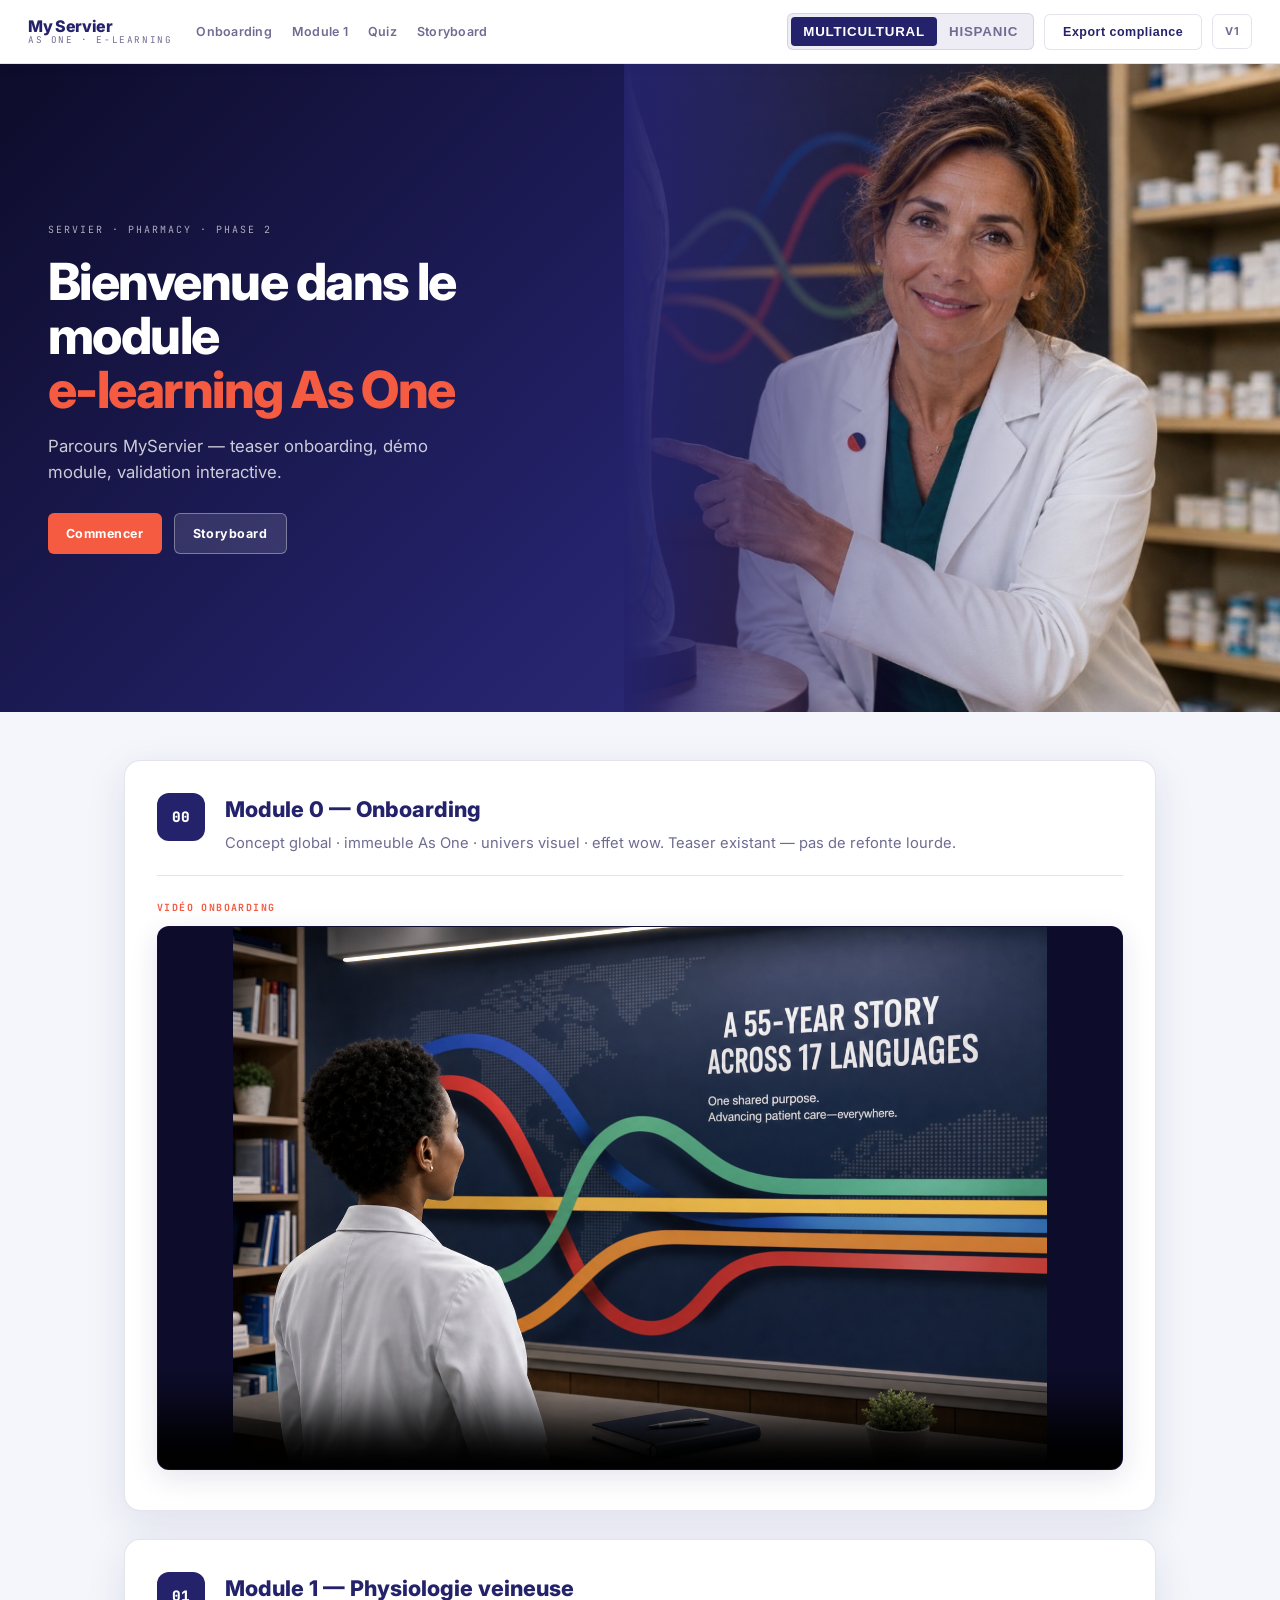
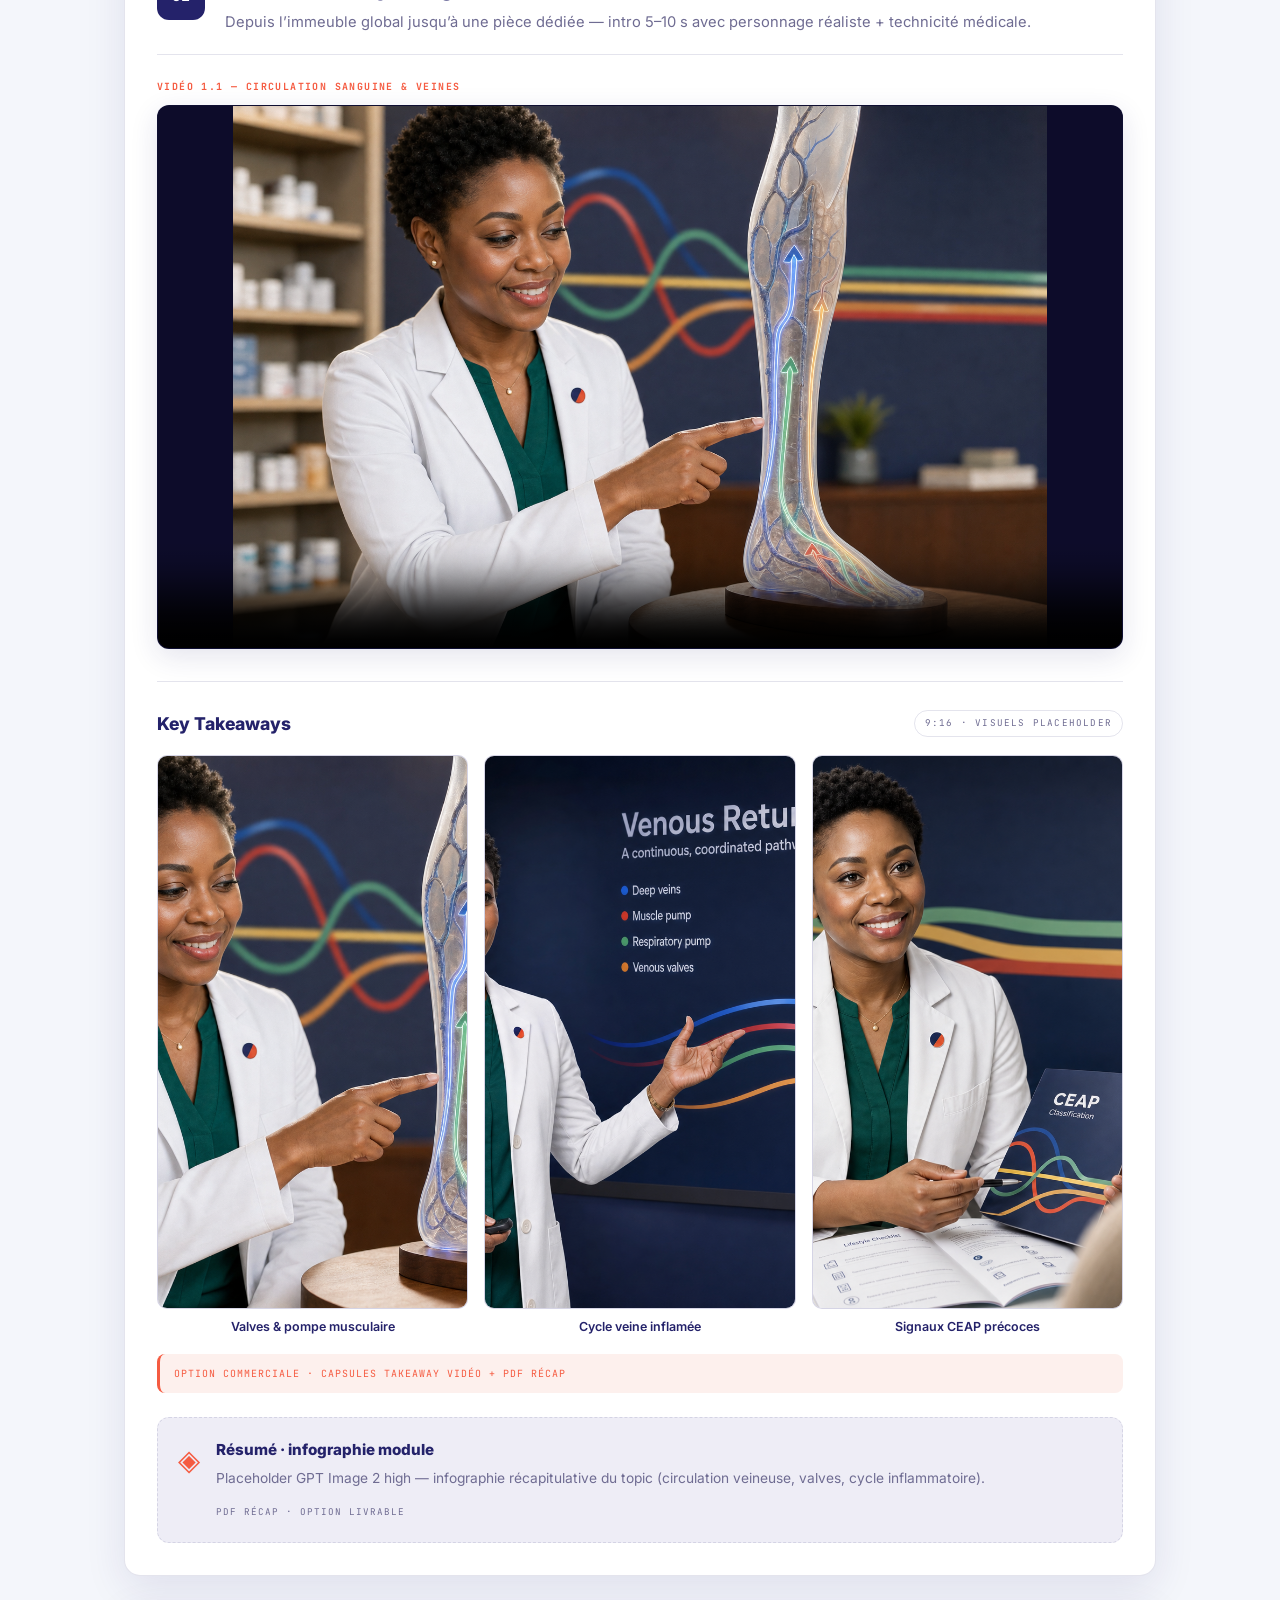
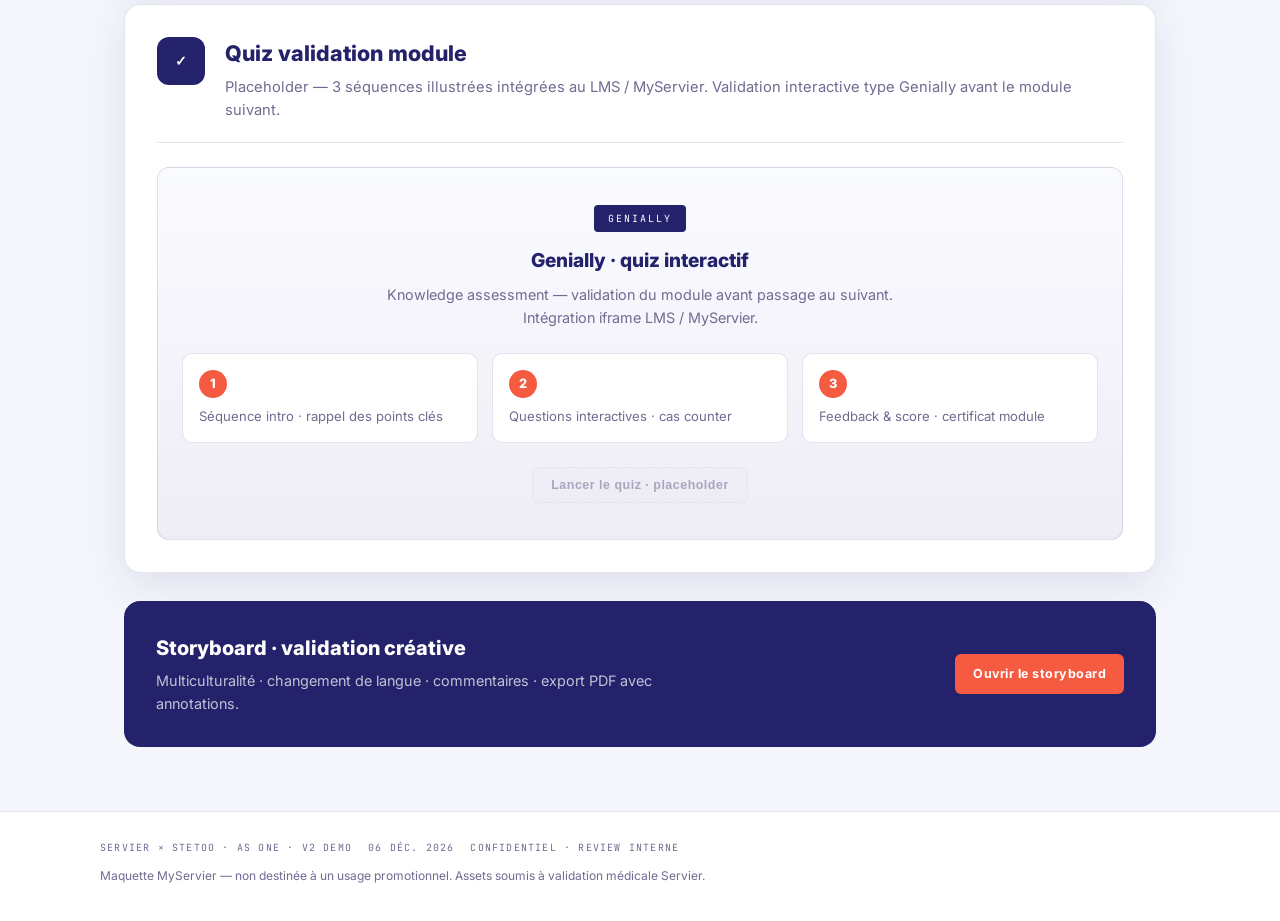
==== v2/index.html @ 4f79b8e5 "feat(v2): maquette MyServier — modules demo, storyboard séparé, export compliance Duplique l’expérie" ====
<!DOCTYPE html>
<html lang="fr">
<head>
<meta charset="UTF-8">
<meta name="viewport" content="width=device-width, initial-scale=1.0">
<meta name="description" content="MyServier · As One E-Learning · Module demo V2">
<meta name="theme-color" content="#24226a">
<title>MyServier · As One E-Learning · V2</title>
<link rel="preconnect" href="https://fonts.googleapis.com">
<link rel="preconnect" href="https://fonts.gstatic.com" crossorigin>
<link href="https://fonts.googleapis.com/css2?family=Inter:wght@400;500;600;700;800&family=JetBrains+Mono:wght@400;500&display=swap" rel="stylesheet">
<link rel="stylesheet" href="styles.css">
</head>
<body>

<header class="ms-header" id="top">
  <a class="ms-brand" href="#hero">
    <span class="ms-brand-servier">My Servier</span>
    <span class="ms-brand-sub">As One · E-learning</span>
  </a>
  <nav class="ms-nav" aria-label="Sections clés">
    <a href="#module-0">Onboarding</a>
    <a href="#module-1">Module 1</a>
    <a href="#quiz">Quiz</a>
    <a href="storyboard.html">Storyboard</a>
  </nav>
  <div class="ms-header-actions">
    <div class="cast-switch" data-current="default" role="tablist" aria-label="Langue / multiculturalité">
      <button data-cast="default" class="cs-btn active">Multicultural</button>
      <button data-cast="es" class="cs-btn">Hispanic</button>
    </div>
    <button type="button" class="ms-btn ms-btn-outline" id="btn-export-compliance">Export compliance</button>
    <a class="ms-btn ms-btn-ghost" href="../index.html" title="Version storyboard V1">V1</a>
  </div>
</header>

<section class="ms-hero" id="hero">
  <div class="ms-hero-inner">
    <div class="ms-hero-copy">
      <span class="ms-eyebrow">Servier · Pharmacy · Phase 2</span>
      <h1 id="hero-title">Bienvenue dans le module<br><em>e-learning As One</em></h1>
      <p id="hero-sub">Parcours MyServier — teaser onboarding, démo module, validation interactive.</p>
      <div class="ms-hero-actions">
        <a class="ms-btn ms-btn-primary" href="#module-0">Commencer</a>
        <a class="ms-btn ms-btn-outline-light" href="storyboard.html">Storyboard</a>
      </div>
    </div>
    <div class="ms-hero-visual">
      <img src="assets/images/hero-vero-mirror.png" alt="Pharmacienne As One — visuel premium" width="960" height="640" decoding="async">
    </div>
  </div>
</section>

<main class="ms-main">

  <!-- Module 0 -->
  <section class="ms-module" id="module-0">
    <header class="ms-module-head">
      <span class="ms-module-num">00</span>
      <div>
        <h2 id="m0-label">Module 0 — Onboarding</h2>
        <p id="m0-desc">Concept global · immeuble As One · univers visuel · effet wow.</p>
      </div>
    </header>
    <div class="ms-video-card">
      <div class="ms-video-label" id="m0-video-title">Vidéo Onboarding</div>
      <div class="ms-video-shell">
        <video class="ms-video" src="assets/videos/onboarding-teaser.mp4" controls playsinline preload="metadata" poster="../assets/gpt-image2-v2/scene-02-en-opening.png"></video>
      </div>
    </div>
  </section>

  <!-- Module 1 -->
  <section class="ms-module" id="module-1">
    <header class="ms-module-head">
      <span class="ms-module-num">01</span>
      <div>
        <h2 id="m1-label">Module 1 — Physiologie veineuse</h2>
        <p id="m1-desc">Depuis l’immeuble global jusqu’à une pièce dédiée — intro réaliste + technicité médicale.</p>
      </div>
    </header>
    <div class="ms-video-card">
      <div class="ms-video-label" id="m1-video-title">Vidéo 1.1 — Circulation sanguine & veines</div>
      <div class="ms-video-shell">
        <video class="ms-video" src="assets/videos/module1-demo.mp4" controls playsinline preload="metadata" poster="../assets/gpt-image2-v2/scene-03-en-opening.png"></video>
      </div>
    </div>

    <div class="ms-takeaways">
      <div class="ms-takeaways-head">
        <h3>Key Takeaways</h3>
        <span class="ms-tag">9:16 · visuels placeholder</span>
      </div>
      <div class="ms-takeaway-grid" id="takeaway-grid"><!-- injected --></div>
      <p class="ms-upsell" id="m1-upsell">Option commerciale · capsules takeaway vidéo + PDF récap</p>
    </div>

    <div class="ms-resume-card">
      <div class="ms-resume-icon">◈</div>
      <div>
        <h4>Résumé · infographie module</h4>
        <p>Placeholder GPT Image 2 high — infographie récapitulative du topic (circulation veineuse, valves, cycle inflammatoire).</p>
        <span class="ms-locked">PDF récap · option livrable</span>
      </div>
    </div>
  </section>

  <!-- Quiz -->
  <section class="ms-module ms-quiz" id="quiz">
    <header class="ms-module-head">
      <span class="ms-module-num">✓</span>
      <div>
        <h2 id="quiz-label">Quiz validation module</h2>
        <p id="quiz-desc">Placeholder — 3 séquences illustrées intégrées au LMS / MyServier.</p>
      </div>
    </header>
    <div class="ms-genially-placeholder">
      <div class="ms-genially-badge">Genially</div>
      <h3 id="quiz-title">Genially · quiz interactif</h3>
      <p>Knowledge assessment — validation du module avant passage au suivant. Intégration iframe LMS / MyServier.</p>
      <div class="ms-genially-steps">
        <div class="ms-genially-step"><span>1</span><p>Séquence intro · rappel des points clés</p></div>
        <div class="ms-genially-step"><span>2</span><p>Questions interactives · cas counter</p></div>
        <div class="ms-genially-step"><span>3</span><p>Feedback & score · certificat module</p></div>
      </div>
      <button type="button" class="ms-btn ms-btn-disabled" disabled>Lancer le quiz · placeholder</button>
    </div>
  </section>

  <!-- Storyboard CTA -->
  <section class="ms-storyboard-cta">
    <div>
      <h2>Storyboard · validation créative</h2>
      <p>Multiculturalité · changement de langue · commentaires · export PDF avec annotations.</p>
    </div>
    <a class="ms-btn ms-btn-primary" href="storyboard.html">Ouvrir le storyboard</a>
  </section>

</main>

<footer class="ms-foot">
  <div class="ms-foot-row">
    <span>Servier × Stetoo · As One · V2 demo</span>
    <span class="ms-foot-date" id="buildDate"></span>
    <span>Confidentiel · review interne</span>
  </div>
  <p class="ms-foot-note">Maquette MyServier — non destinée à un usage promotionnel. Assets soumis à validation médicale Servier.</p>
</footer>

<script src="data.js"></script>
<script src="export.js"></script>
<script src="app.js"></script>
</body>
</html>
---- v2/styles.css ----
/* MyServier · As One V2 — maquette e-learning */

:root {
  --navy: #24226a;
  --navy-deep: #0d0c2a;
  --navy-soft: #eeedf6;
  --orange: #f55b41;
  --white: #ffffff;
  --bg: #f4f6fb;
  --text: #1e1c4a;
  --muted: #6f6c92;
  --line: rgba(36, 34, 106, 0.12);
  --shadow: 0 12px 40px rgba(36, 34, 106, 0.1);
  --mono: 'JetBrains Mono', monospace;
  --sans: 'Inter', system-ui, sans-serif;
  --header-h: 64px;
}

* { box-sizing: border-box; margin: 0; padding: 0; }
html { scroll-behavior: smooth; }
body {
  font-family: var(--sans);
  background: var(--bg);
  color: var(--text);
  line-height: 1.55;
  -webkit-font-smoothing: antialiased;
}
img, video { display: block; max-width: 100%; }
a { color: inherit; text-decoration: none; }
em { color: var(--orange); font-style: normal; font-weight: 800; }

/* ── header ── */
.ms-header {
  position: fixed;
  top: 0; left: 0; right: 0;
  z-index: 100;
  height: var(--header-h);
  display: flex;
  align-items: center;
  gap: 24px;
  padding: 0 28px;
  background: var(--white);
  border-bottom: 1px solid var(--line);
  box-shadow: 0 2px 12px rgba(36, 34, 106, 0.06);
}
.ms-brand { display: flex; flex-direction: column; line-height: 1.1; min-width: 120px; }
.ms-brand-servier { font-weight: 800; font-size: 1rem; color: var(--navy); letter-spacing: -0.02em; }
.ms-brand-sub { font-family: var(--mono); font-size: 0.58rem; letter-spacing: 1.6px; text-transform: uppercase; color: var(--muted); }
.ms-nav { display: flex; gap: 20px; flex: 1; }
.ms-nav a {
  font-size: 0.78rem;
  font-weight: 600;
  color: var(--muted);
  letter-spacing: 0.02em;
  transition: color 0.2s;
}
.ms-nav a:hover { color: var(--orange); }
.ms-header-actions { display: flex; align-items: center; gap: 10px; flex-shrink: 0; }
.cast-switch {
  display: flex;
  background: var(--navy-soft);
  border: 1px solid var(--line);
  border-radius: 6px;
  padding: 3px;
  font-family: var(--mono);
  font-size: 0.58rem;
}
.cs-btn {
  border: 0;
  background: transparent;
  padding: 7px 12px;
  border-radius: 4px;
  cursor: pointer;
  color: var(--muted);
  font-weight: 700;
  letter-spacing: 0.8px;
  text-transform: uppercase;
  transition: all 0.2s;
}
.cs-btn.active { background: var(--navy); color: #fff; }

.ms-btn {
  display: inline-flex;
  align-items: center;
  justify-content: center;
  padding: 10px 18px;
  border-radius: 6px;
  font-size: 0.78rem;
  font-weight: 700;
  letter-spacing: 0.04em;
  border: none;
  cursor: pointer;
  transition: all 0.2s;
  white-space: nowrap;
}
.ms-btn-primary { background: var(--orange); color: #fff; }
.ms-btn-primary:hover { filter: brightness(1.05); transform: translateY(-1px); }
.ms-btn-outline { background: #fff; color: var(--navy); border: 1px solid var(--line); }
.ms-btn-outline:hover { border-color: var(--orange); color: var(--orange); }
.ms-btn-outline-light { background: rgba(255,255,255,0.12); color: #fff; border: 1px solid rgba(255,255,255,0.35); }
.ms-btn-outline-light:hover { background: #fff; color: var(--navy); }
.ms-btn-ghost { background: transparent; color: var(--muted); border: 1px solid var(--line); font-size: 0.68rem; padding: 8px 12px; }
.ms-btn-disabled { opacity: 0.55; cursor: not-allowed; background: var(--navy-soft); color: var(--muted); border: 1px dashed var(--line); }

@media (max-width: 1020px) {
  .ms-nav { display: none; }
  .ms-header { padding: 0 16px; gap: 12px; }
}
@media (max-width: 720px) {
  .ms-header-actions .ms-btn-outline { display: none; }
}

/* ── hero ── */
.ms-hero {
  margin-top: var(--header-h);
  background: linear-gradient(135deg, var(--navy-deep) 0%, var(--navy) 55%, #3a3888 100%);
  color: #fff;
  overflow: hidden;
}
.ms-hero-inner {
  max-width: 1280px;
  margin: 0 auto;
  display: grid;
  grid-template-columns: 1fr 1.05fr;
  min-height: min(72vh, 680px);
  align-items: stretch;
}
.ms-hero-copy {
  display: flex;
  flex-direction: column;
  justify-content: center;
  padding: 56px 40px 56px 48px;
  z-index: 2;
}
.ms-eyebrow {
  font-family: var(--mono);
  font-size: 0.62rem;
  letter-spacing: 2px;
  text-transform: uppercase;
  color: rgba(255,255,255,0.65);
  margin-bottom: 18px;
}
.ms-hero-copy h1 {
  font-size: clamp(2rem, 4vw, 3.2rem);
  font-weight: 800;
  line-height: 1.05;
  letter-spacing: -0.03em;
  margin-bottom: 16px;
}
.ms-hero-copy p {
  font-size: 1.05rem;
  color: rgba(255,255,255,0.78);
  max-width: 420px;
  margin-bottom: 28px;
}
.ms-hero-actions { display: flex; gap: 12px; flex-wrap: wrap; }
.ms-hero-visual {
  position: relative;
  min-height: 320px;
}
.ms-hero-visual img {
  width: 100%;
  height: 100%;
  object-fit: cover;
  object-position: center right;
}
.ms-hero-visual::before {
  content: '';
  position: absolute;
  inset: 0;
  background: linear-gradient(90deg, var(--navy) 0%, rgba(36,34,106,0.35) 35%, transparent 70%);
  z-index: 1;
  pointer-events: none;
}
@media (max-width: 900px) {
  .ms-hero-inner { grid-template-columns: 1fr; }
  .ms-hero-visual { order: -1; max-height: 42vh; }
  .ms-hero-copy { padding: 32px 24px 48px; }
}

/* ── main modules ── */
.ms-main { max-width: 1080px; margin: 0 auto; padding: 48px 24px 64px; }
.ms-module {
  background: var(--white);
  border: 1px solid var(--line);
  border-radius: 16px;
  padding: 32px;
  margin-bottom: 28px;
  box-shadow: var(--shadow);
}
.ms-module-head {
  display: flex;
  gap: 20px;
  align-items: flex-start;
  margin-bottom: 24px;
  padding-bottom: 20px;
  border-bottom: 1px solid var(--line);
}
.ms-module-num {
  flex-shrink: 0;
  width: 48px;
  height: 48px;
  border-radius: 12px;
  background: var(--navy);
  color: #fff;
  display: flex;
  align-items: center;
  justify-content: center;
  font-family: var(--mono);
  font-weight: 800;
  font-size: 0.9rem;
}
.ms-module-head h2 { font-size: 1.35rem; font-weight: 800; color: var(--navy); margin-bottom: 6px; }
.ms-module-head p { color: var(--muted); font-size: 0.92rem; }

.ms-video-card { margin-bottom: 8px; }
.ms-video-label {
  font-family: var(--mono);
  font-size: 0.62rem;
  letter-spacing: 1.4px;
  text-transform: uppercase;
  color: var(--orange);
  margin-bottom: 10px;
  font-weight: 700;
}
.ms-video-shell {
  border-radius: 12px;
  overflow: hidden;
  border: 1px solid var(--line);
  background: #0d0c2a;
  box-shadow: 0 8px 28px rgba(36,34,106,0.12);
}
.ms-video { width: 100%; aspect-ratio: 16/9; }

/* takeaways 9:16 */
.ms-takeaways { margin-top: 32px; padding-top: 28px; border-top: 1px solid var(--line); }
.ms-takeaways-head { display: flex; align-items: center; justify-content: space-between; gap: 12px; margin-bottom: 18px; flex-wrap: wrap; }
.ms-takeaways-head h3 { font-size: 1.1rem; font-weight: 800; color: var(--navy); }
.ms-tag {
  font-family: var(--mono);
  font-size: 0.58rem;
  letter-spacing: 1.2px;
  text-transform: uppercase;
  color: var(--muted);
  border: 1px solid var(--line);
  padding: 5px 10px;
  border-radius: 999px;
}
.ms-takeaway-grid {
  display: grid;
  grid-template-columns: repeat(3, 1fr);
  gap: 16px;
}
.ms-takeaway-card { margin: 0; }
.ms-takeaway-frame {
  aspect-ratio: 9/16;
  border-radius: 10px;
  overflow: hidden;
  border: 1px solid var(--line);
  background: var(--navy-soft);
}
.ms-takeaway-frame img { width: 100%; height: 100%; object-fit: cover; }
.ms-takeaway-card figcaption {
  margin-top: 8px;
  font-size: 0.78rem;
  font-weight: 600;
  color: var(--navy);
  text-align: center;
}
.ms-upsell {
  margin-top: 18px;
  font-family: var(--mono);
  font-size: 0.62rem;
  letter-spacing: 1px;
  text-transform: uppercase;
  color: var(--orange);
  padding: 12px 14px;
  background: #fdf0ed;
  border-radius: 8px;
  border-left: 3px solid var(--orange);
}

.ms-resume-card {
  margin-top: 24px;
  display: grid;
  grid-template-columns: auto 1fr;
  gap: 16px;
  padding: 20px;
  background: var(--navy-soft);
  border-radius: 12px;
  border: 1px dashed var(--line);
}
.ms-resume-icon { font-size: 1.8rem; color: var(--orange); }
.ms-resume-card h4 { font-size: 0.95rem; font-weight: 800; color: var(--navy); margin-bottom: 6px; }
.ms-resume-card p { font-size: 0.86rem; color: var(--muted); margin-bottom: 8px; }
.ms-locked {
  font-family: var(--mono);
  font-size: 0.58rem;
  letter-spacing: 1px;
  text-transform: uppercase;
  color: var(--muted);
}

@media (max-width: 720px) {
  .ms-takeaway-grid { grid-template-columns: 1fr; max-width: 280px; margin: 0 auto; }
  .ms-module { padding: 22px 18px; }
}

/* quiz genially */
.ms-genially-placeholder {
  text-align: center;
  padding: 36px 24px;
  background: linear-gradient(180deg, #fafbff, var(--navy-soft));
  border-radius: 12px;
  border: 1px solid var(--line);
}
.ms-genially-badge {
  display: inline-block;
  font-family: var(--mono);
  font-size: 0.62rem;
  letter-spacing: 2px;
  text-transform: uppercase;
  background: var(--navy);
  color: #fff;
  padding: 6px 14px;
  border-radius: 4px;
  margin-bottom: 14px;
}
.ms-genially-placeholder h3 { font-size: 1.2rem; font-weight: 800; color: var(--navy); margin-bottom: 8px; }
.ms-genially-placeholder > p { color: var(--muted); max-width: 560px; margin: 0 auto 24px; font-size: 0.9rem; }
.ms-genially-steps {
  display: grid;
  grid-template-columns: repeat(3, 1fr);
  gap: 14px;
  margin-bottom: 24px;
  text-align: left;
}
.ms-genially-step {
  background: #fff;
  border: 1px solid var(--line);
  border-radius: 10px;
  padding: 16px;
}
.ms-genially-step span {
  display: inline-flex;
  width: 28px; height: 28px;
  align-items: center; justify-content: center;
  background: var(--orange);
  color: #fff;
  border-radius: 50%;
  font-weight: 800;
  font-size: 0.8rem;
  margin-bottom: 8px;
}
.ms-genially-step p { font-size: 0.82rem; color: var(--muted); }
@media (max-width: 720px) { .ms-genially-steps { grid-template-columns: 1fr; } }

/* storyboard cta */
.ms-storyboard-cta {
  display: flex;
  align-items: center;
  justify-content: space-between;
  gap: 24px;
  flex-wrap: wrap;
  padding: 32px;
  background: var(--navy);
  color: #fff;
  border-radius: 16px;
}
.ms-storyboard-cta h2 { font-size: 1.25rem; font-weight: 800; margin-bottom: 6px; }
.ms-storyboard-cta p { color: rgba(255,255,255,0.72); font-size: 0.9rem; max-width: 520px; }

/* footer */
.ms-foot {
  padding: 28px 24px 36px;
  background: #fff;
  border-top: 1px solid var(--line);
}
.ms-foot-row {
  max-width: 1080px;
  margin: 0 auto 12px;
  display: flex;
  flex-wrap: wrap;
  gap: 16px;
  font-family: var(--mono);
  font-size: 0.62rem;
  letter-spacing: 1.2px;
  text-transform: uppercase;
  color: var(--muted);
}
.ms-foot-note {
  max-width: 1080px;
  margin: 0 auto;
  font-size: 0.75rem;
  color: var(--muted);
  line-height: 1.5;
}
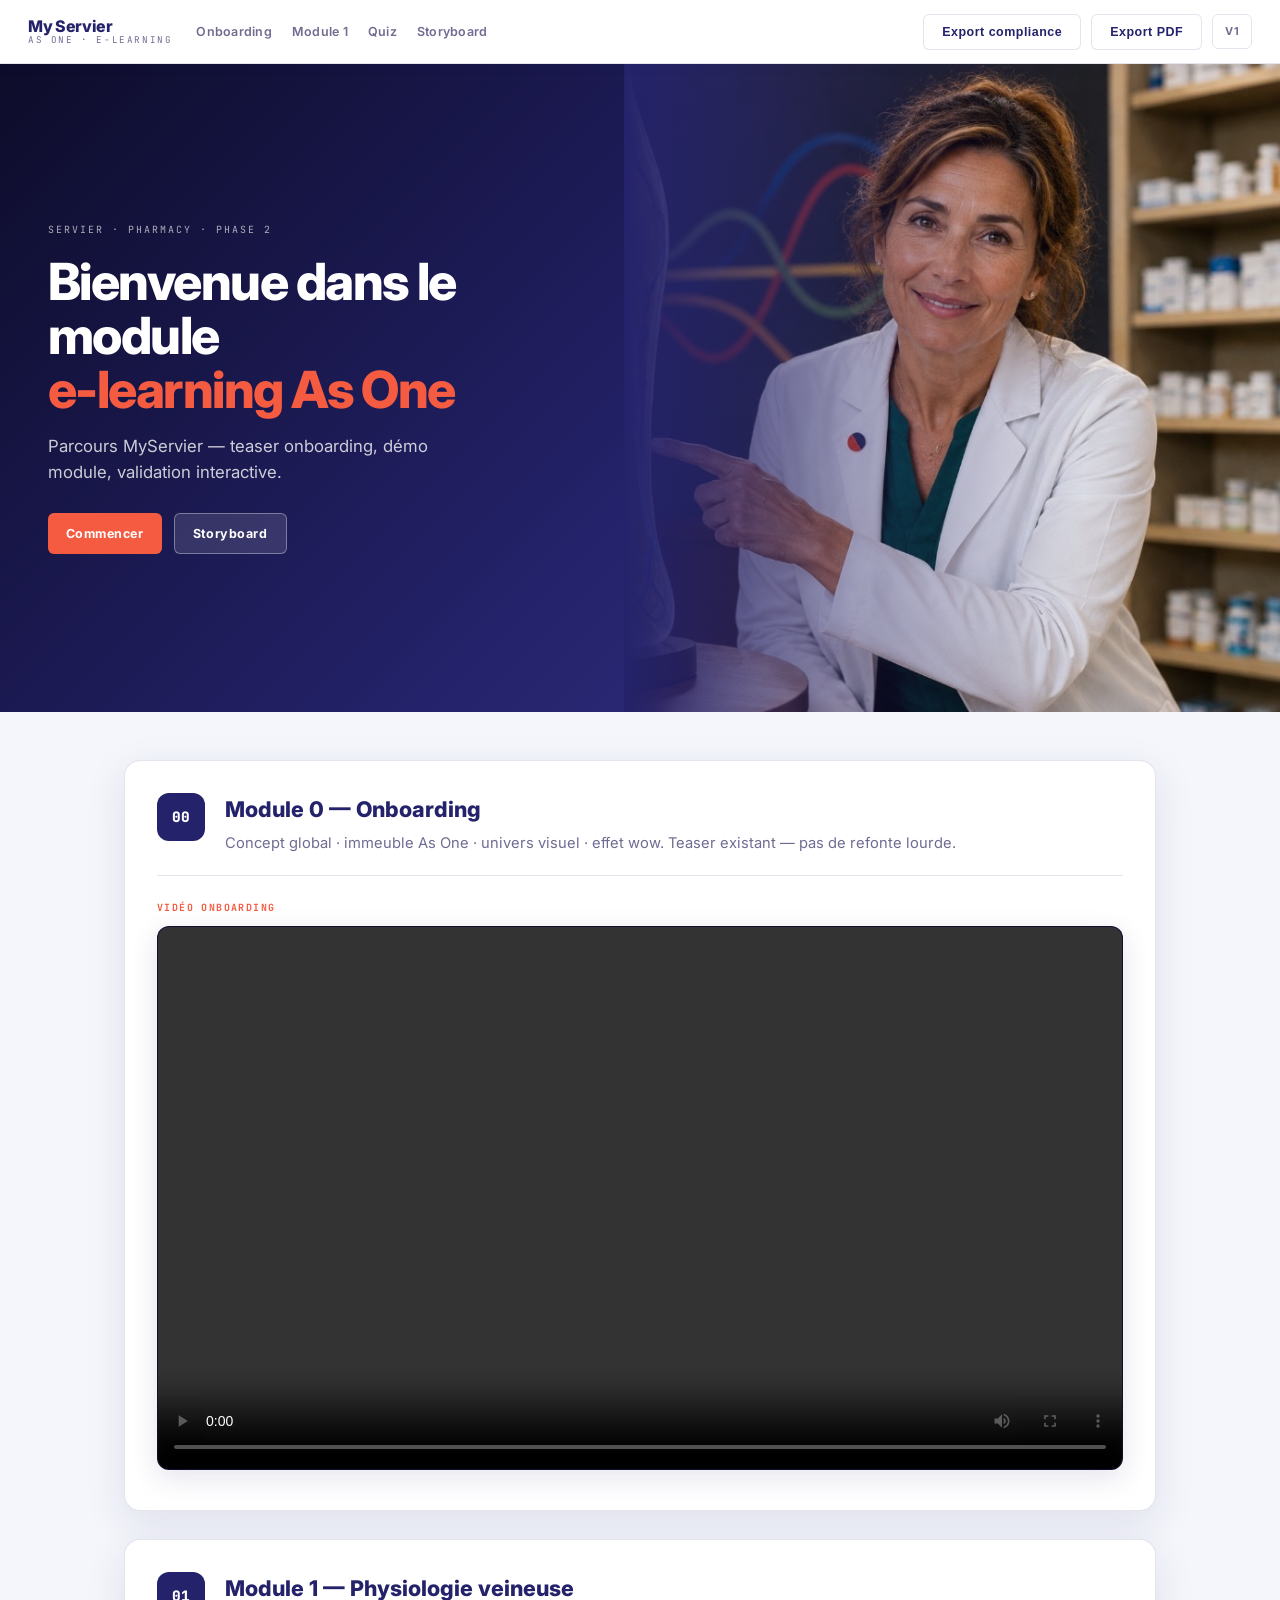
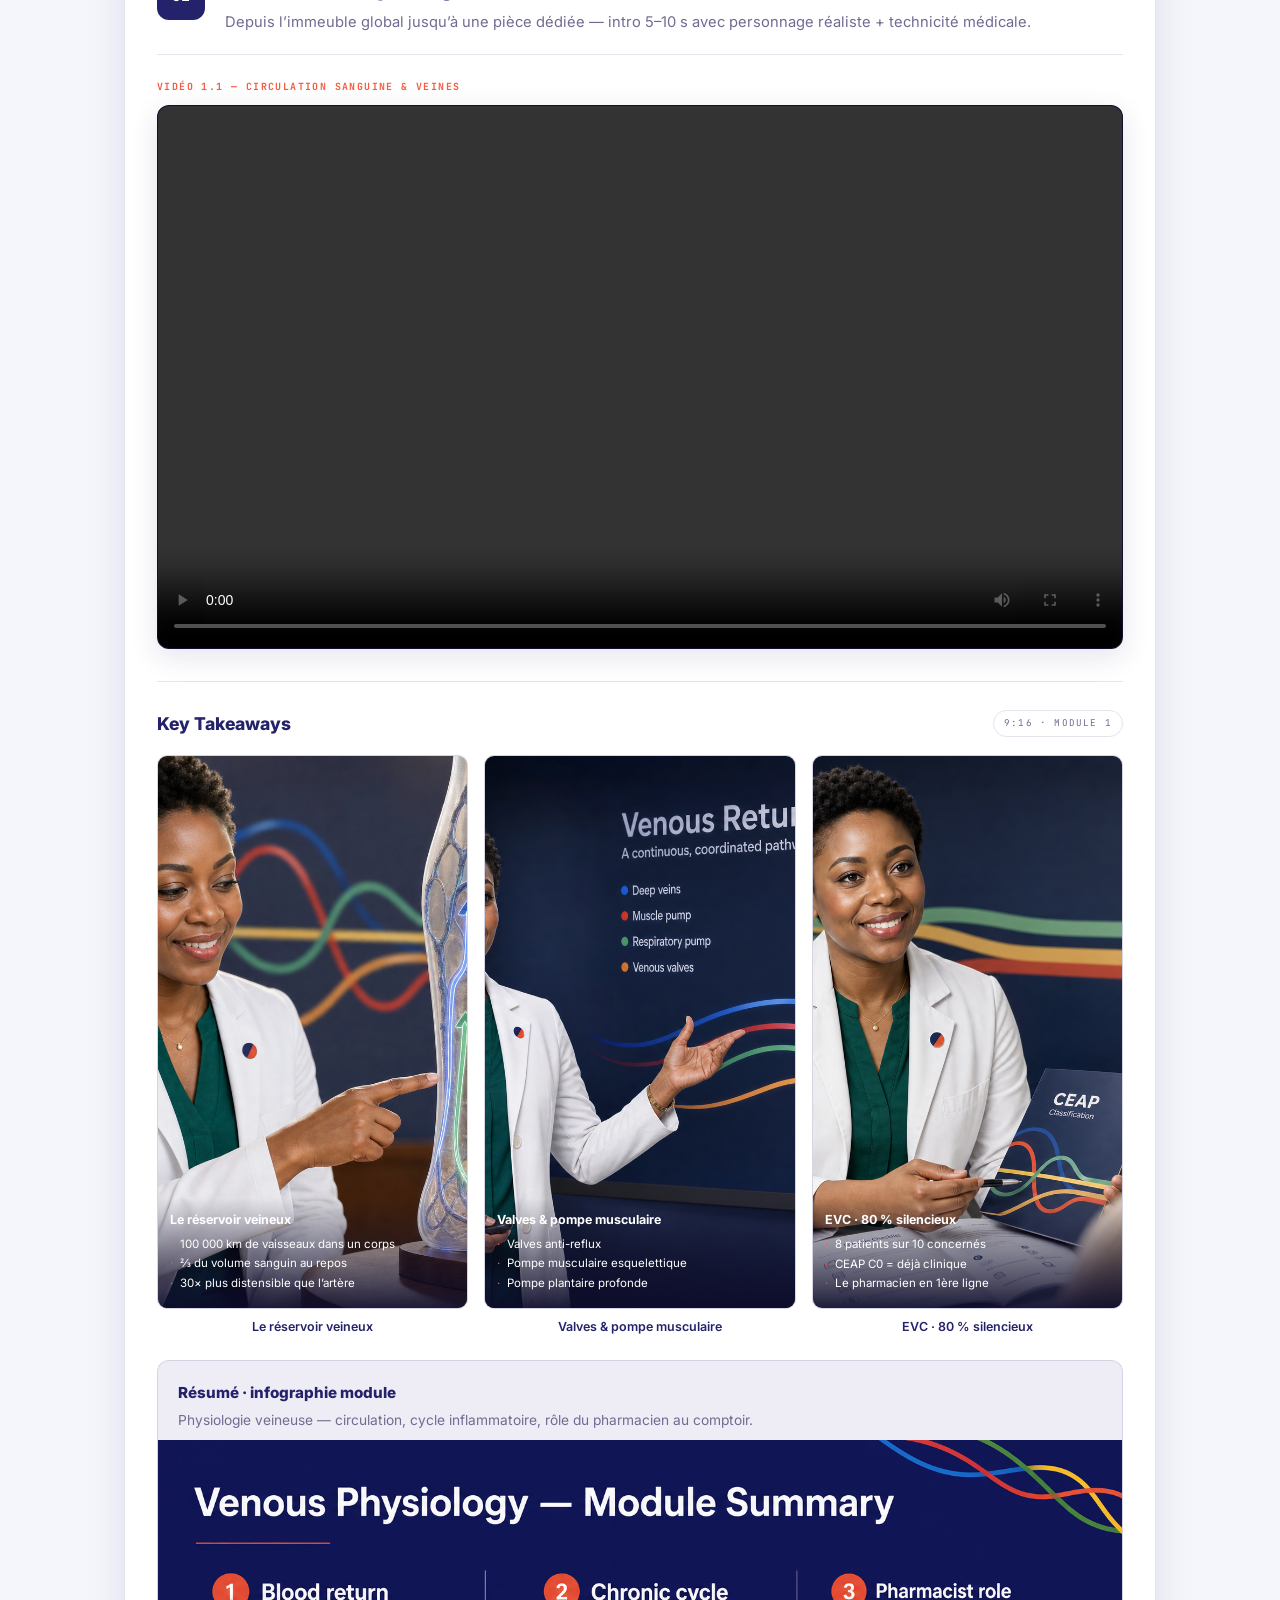
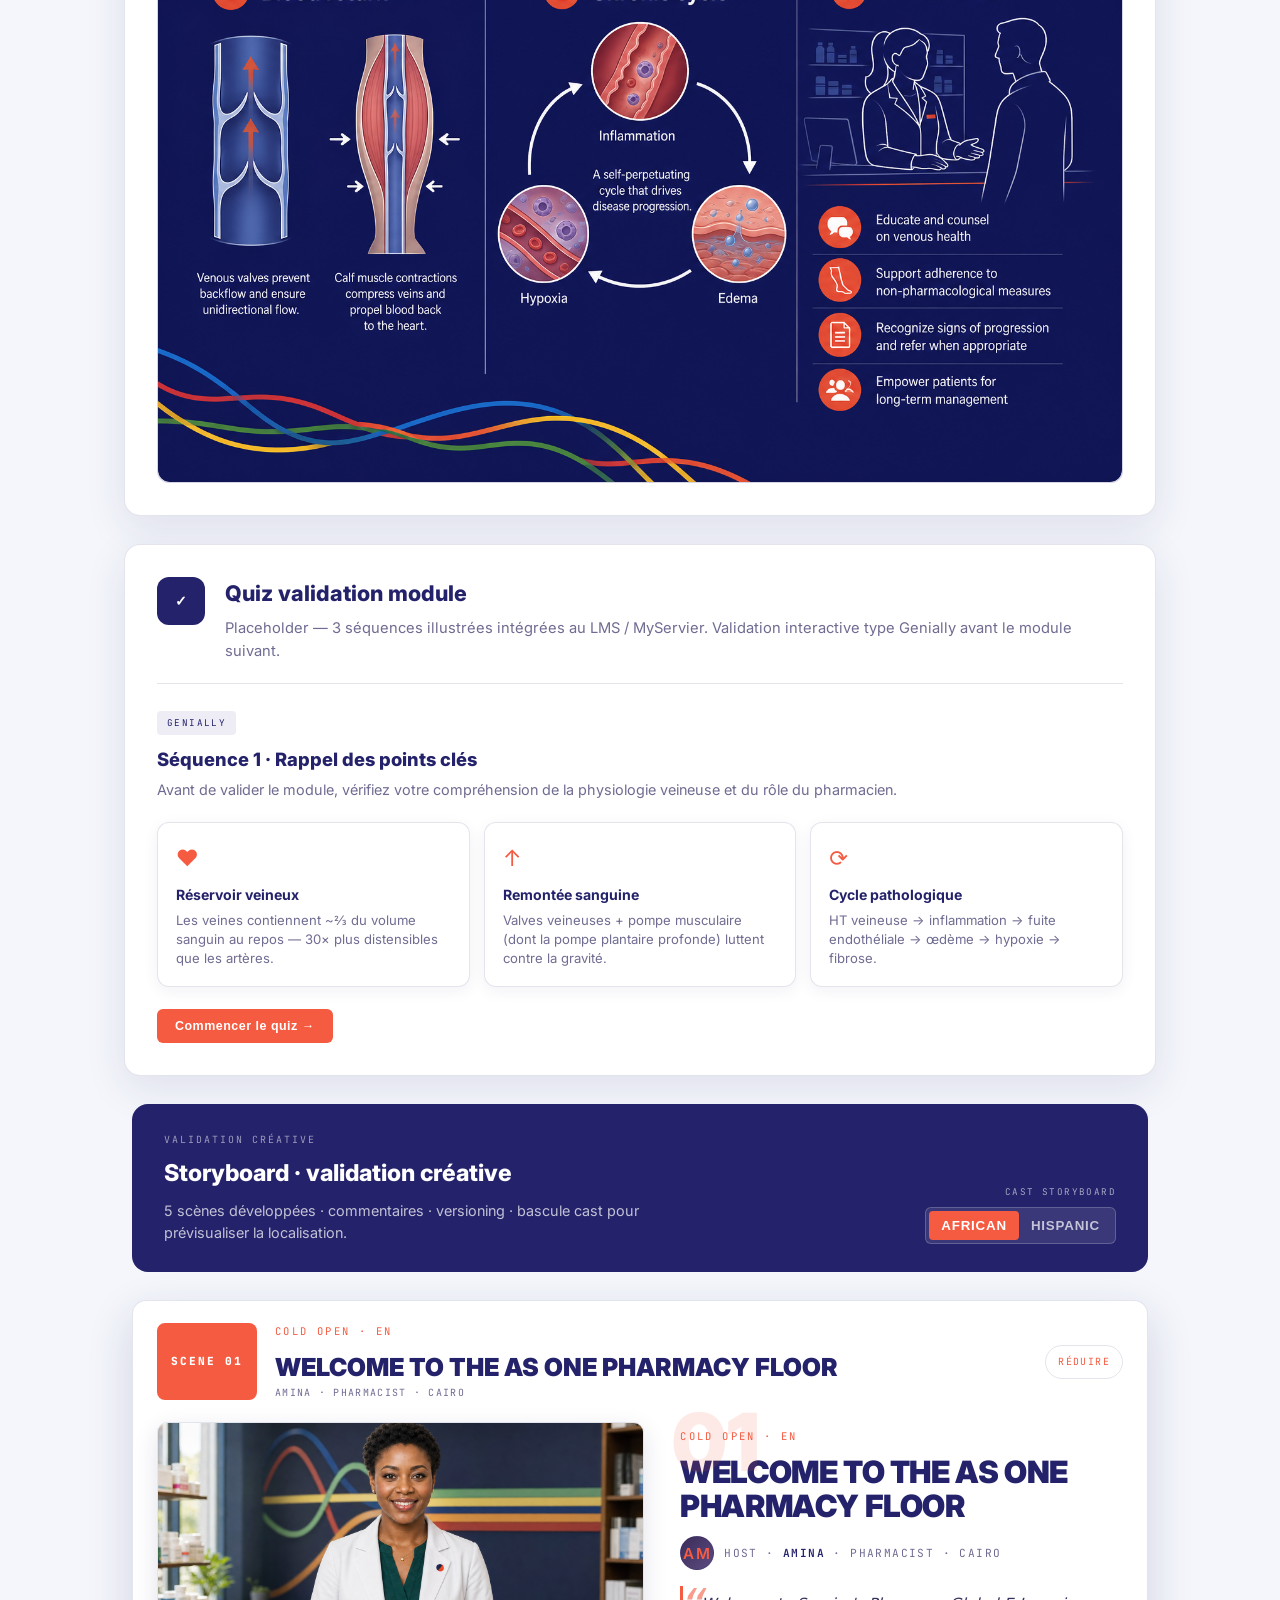
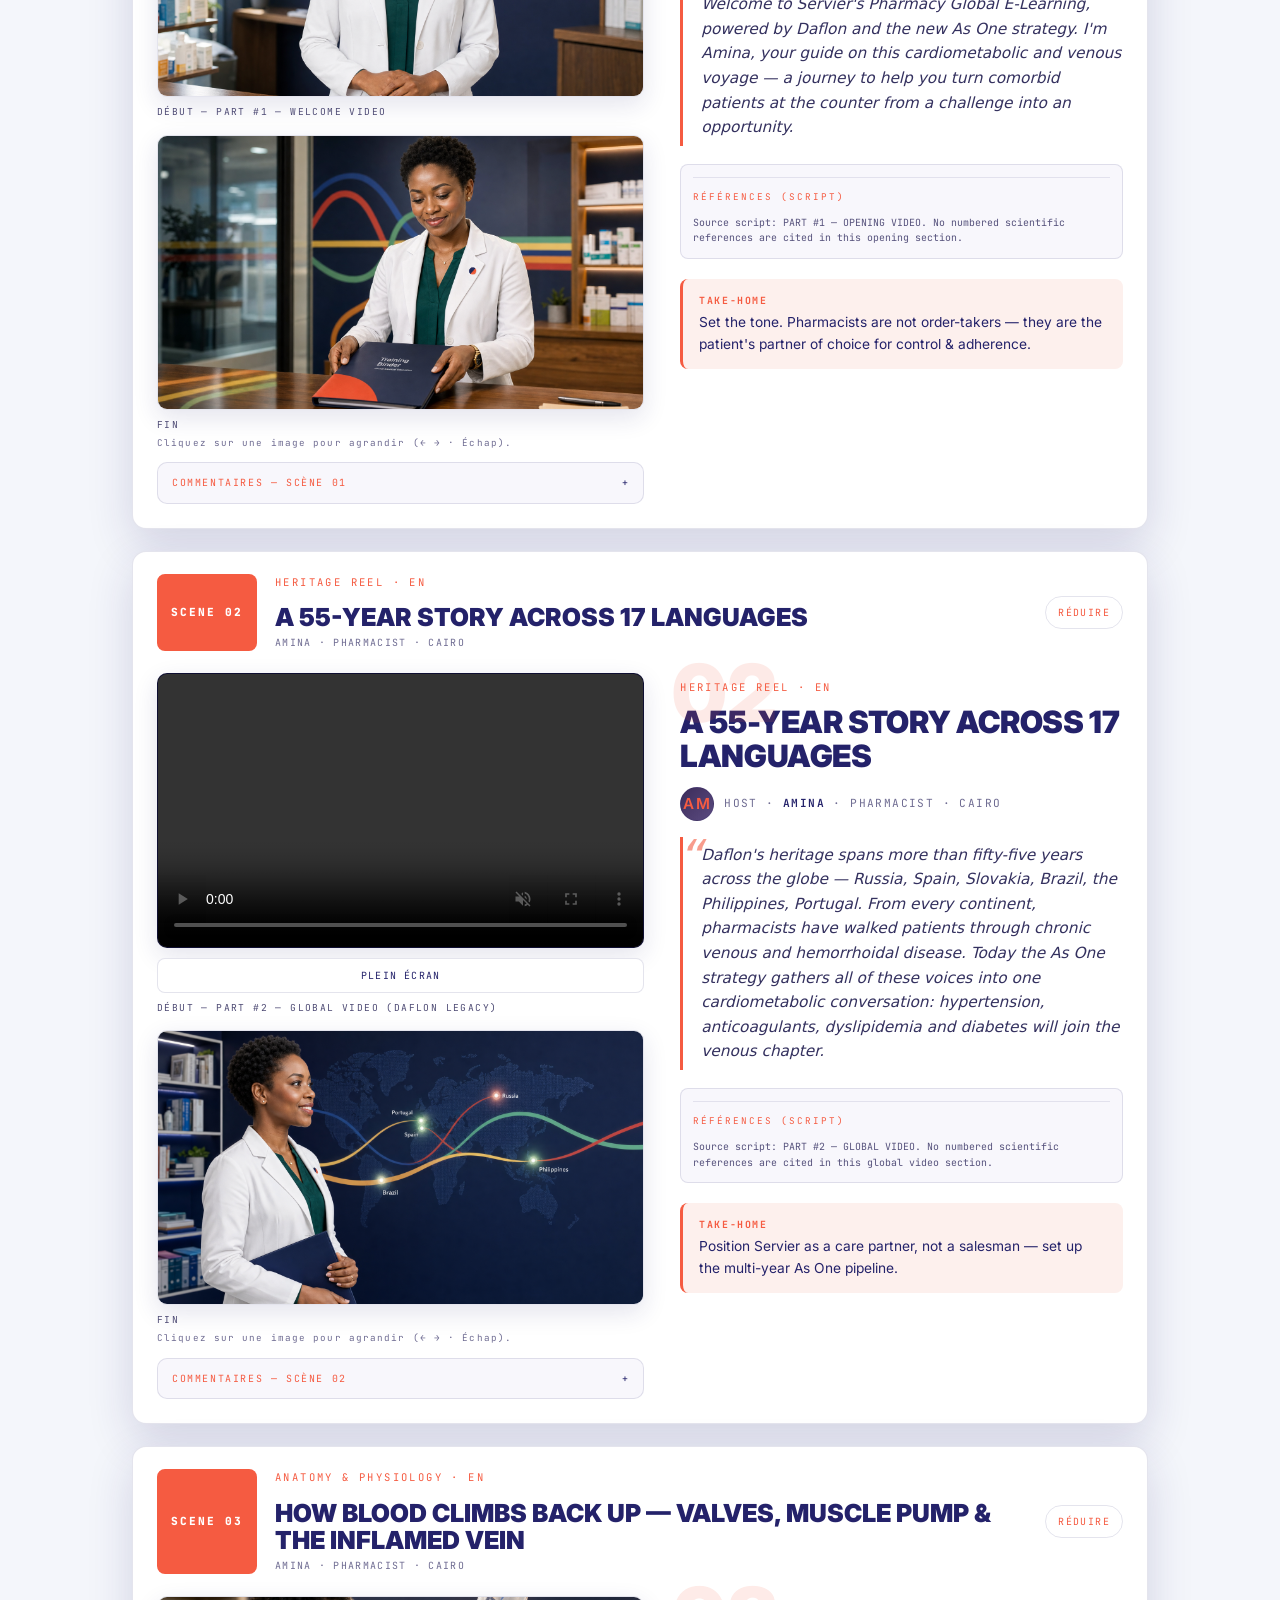
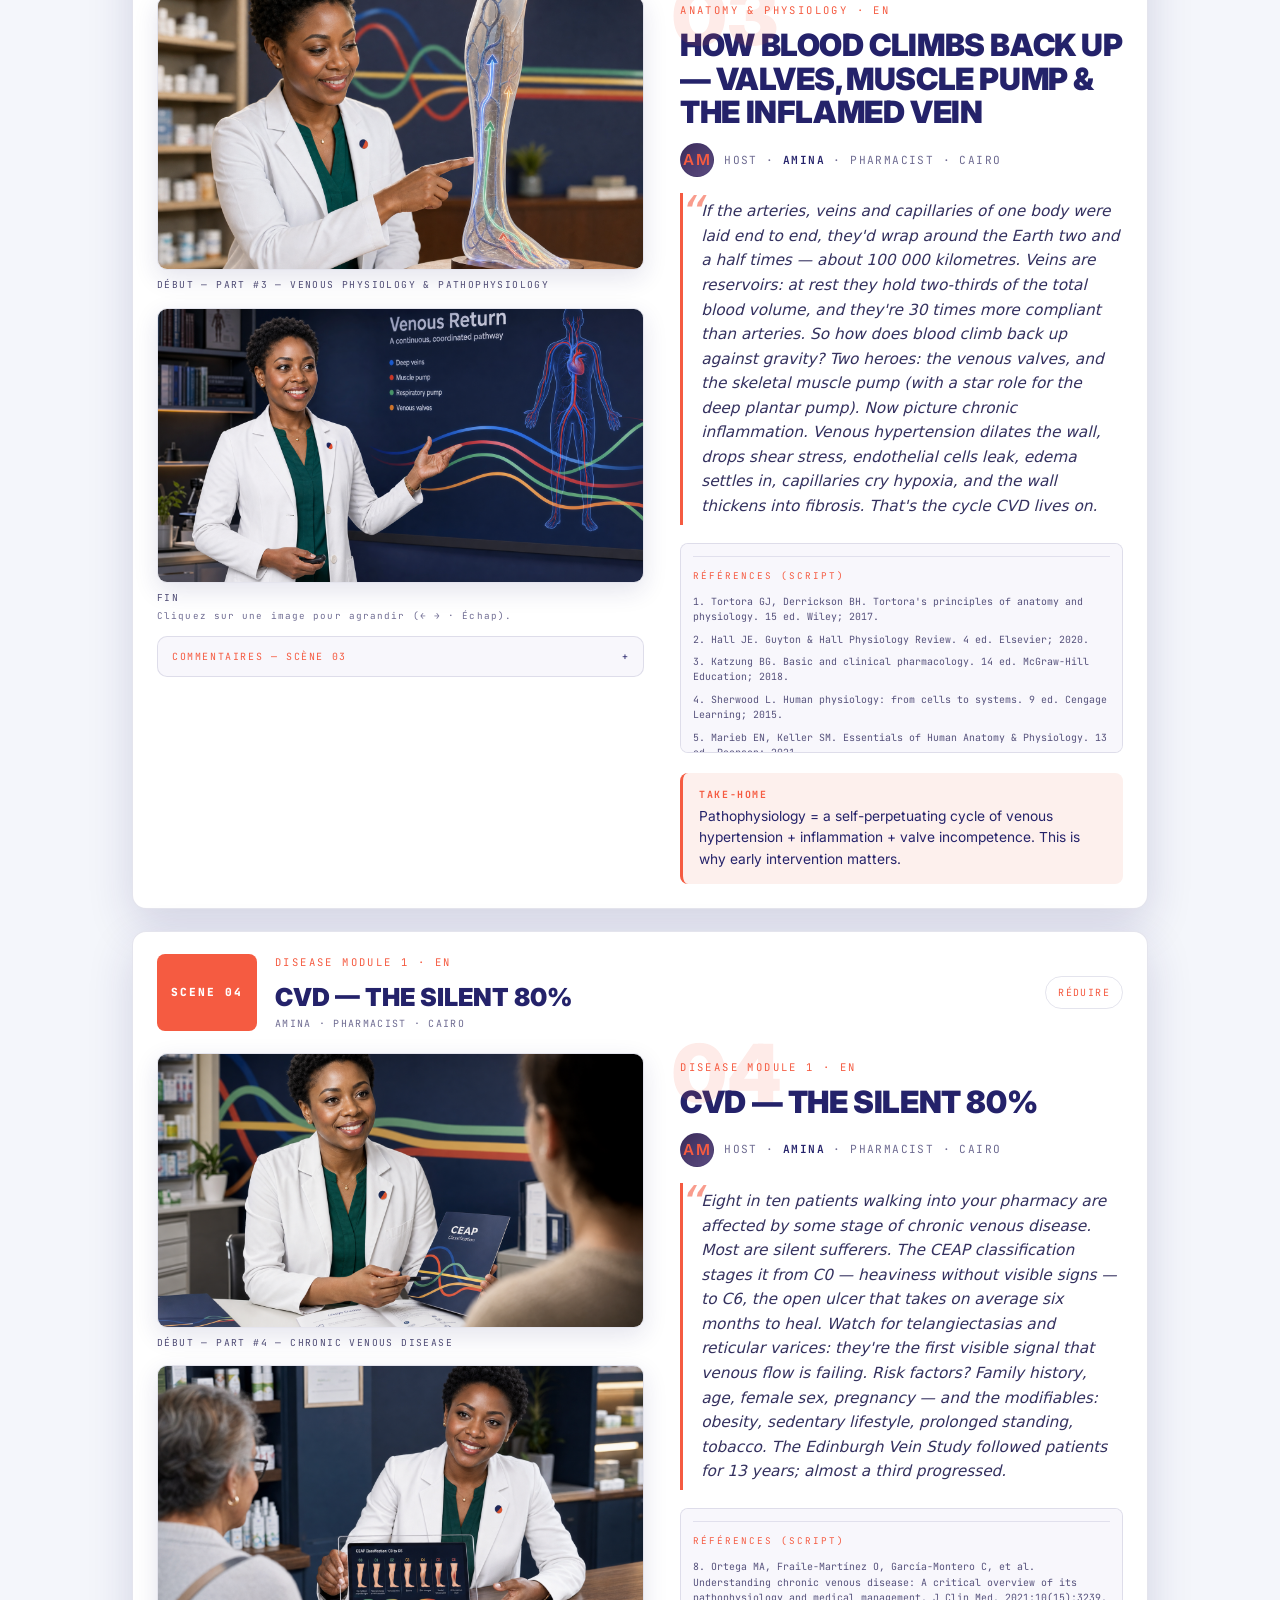
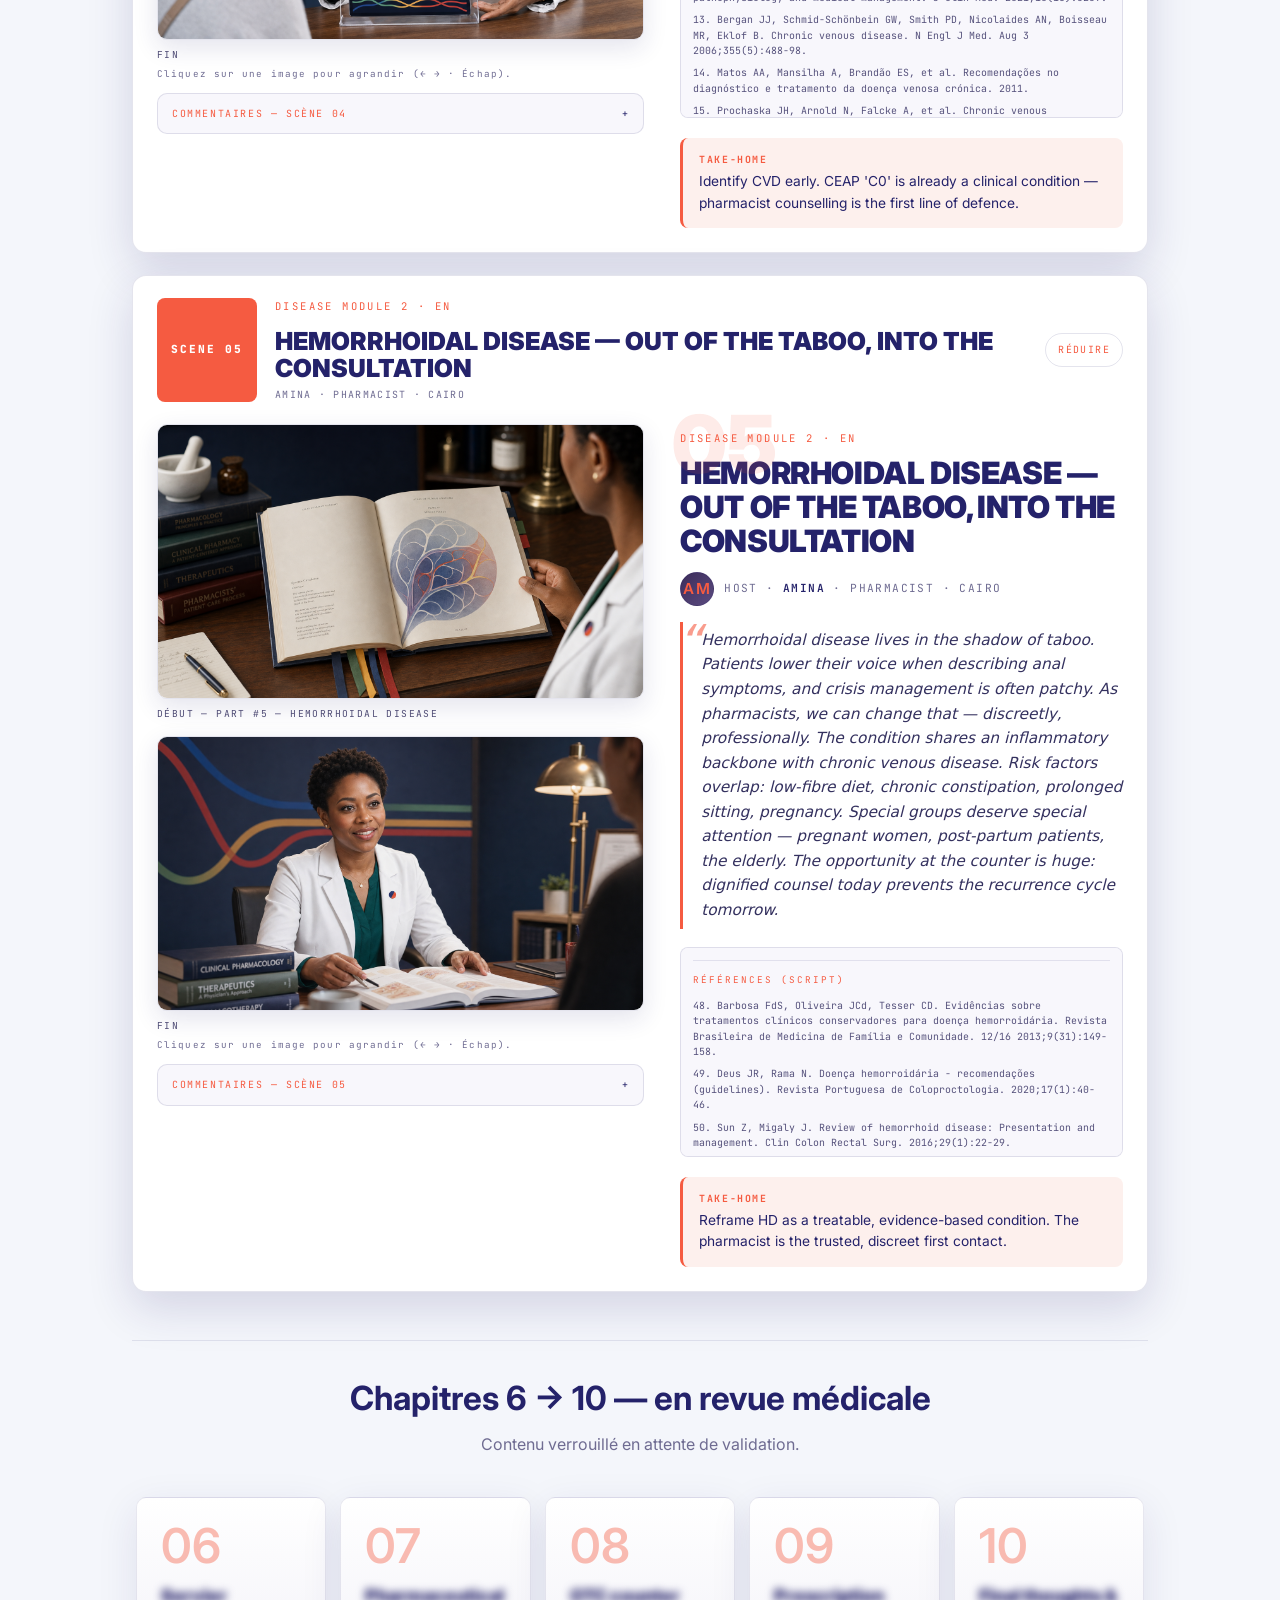
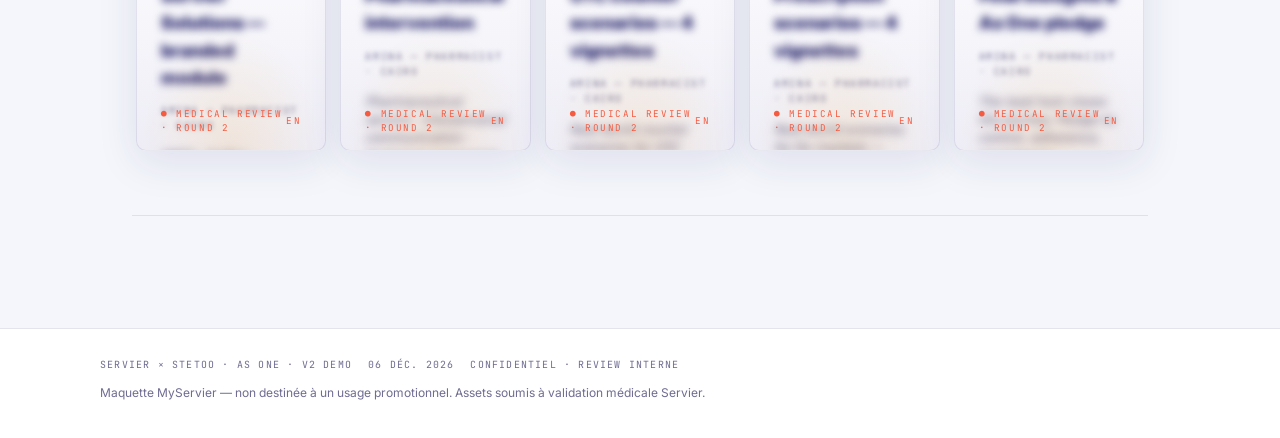
==== commit 186ea6e1: "fix(v2): storyboard inline, quiz interactif, infographie, cast African/Hispanic Storyboard V1 en sui" ====
--- a/v2/index.html
+++ b/v2/index.html
@@ -22,14 +22,11 @@
     <a href="#module-0">Onboarding</a>
     <a href="#module-1">Module 1</a>
     <a href="#quiz">Quiz</a>
-    <a href="storyboard.html">Storyboard</a>
+    <a href="#storyboard">Storyboard</a>
   </nav>
   <div class="ms-header-actions">
-    <div class="cast-switch" data-current="default" role="tablist" aria-label="Langue / multiculturalité">
-      <button data-cast="default" class="cs-btn active">Multicultural</button>
-      <button data-cast="es" class="cs-btn">Hispanic</button>
-    </div>
     <button type="button" class="ms-btn ms-btn-outline" id="btn-export-compliance">Export compliance</button>
+    <button type="button" class="ms-btn ms-btn-outline" id="btn-export-pdf">Export PDF</button>
     <a class="ms-btn ms-btn-ghost" href="../index.html" title="Version storyboard V1">V1</a>
   </div>
 </header>
@@ -42,7 +39,7 @@
       <p id="hero-sub">Parcours MyServier — teaser onboarding, démo module, validation interactive.</p>
       <div class="ms-hero-actions">
         <a class="ms-btn ms-btn-primary" href="#module-0">Commencer</a>
-        <a class="ms-btn ms-btn-outline-light" href="storyboard.html">Storyboard</a>
+        <a class="ms-btn ms-btn-outline-light" href="#storyboard">Storyboard</a>
       </div>
     </div>
     <div class="ms-hero-visual">
@@ -53,7 +50,6 @@
 
 <main class="ms-main">
 
-  <!-- Module 0 -->
   <section class="ms-module" id="module-0">
     <header class="ms-module-head">
       <span class="ms-module-num">00</span>
@@ -65,12 +61,11 @@
     <div class="ms-video-card">
       <div class="ms-video-label" id="m0-video-title">Vidéo Onboarding</div>
       <div class="ms-video-shell">
-        <video class="ms-video" src="assets/videos/onboarding-teaser.mp4" controls playsinline preload="metadata" poster="../assets/gpt-image2-v2/scene-02-en-opening.png"></video>
+        <video class="ms-video" src="assets/videos/onboarding-teaser.mp4" controls playsinline preload="metadata"></video>
       </div>
     </div>
   </section>
 
-  <!-- Module 1 -->
   <section class="ms-module" id="module-1">
     <header class="ms-module-head">
       <span class="ms-module-num">01</span>
@@ -82,58 +77,67 @@
     <div class="ms-video-card">
       <div class="ms-video-label" id="m1-video-title">Vidéo 1.1 — Circulation sanguine & veines</div>
       <div class="ms-video-shell">
-        <video class="ms-video" src="assets/videos/module1-demo.mp4" controls playsinline preload="metadata" poster="../assets/gpt-image2-v2/scene-03-en-opening.png"></video>
+        <video class="ms-video" src="assets/videos/module1-demo.mp4" controls playsinline preload="metadata"></video>
       </div>
     </div>
 
     <div class="ms-takeaways">
       <div class="ms-takeaways-head">
         <h3>Key Takeaways</h3>
-        <span class="ms-tag">9:16 · visuels placeholder</span>
+        <span class="ms-tag">9:16 · module 1</span>
       </div>
-      <div class="ms-takeaway-grid" id="takeaway-grid"><!-- injected --></div>
-      <p class="ms-upsell" id="m1-upsell">Option commerciale · capsules takeaway vidéo + PDF récap</p>
+      <div class="ms-takeaway-grid" id="takeaway-grid"></div>
     </div>
 
-    <div class="ms-resume-card">
-      <div class="ms-resume-icon">◈</div>
+    <div class="ms-resume-card ms-resume-visual">
       <div>
         <h4>Résumé · infographie module</h4>
-        <p>Placeholder GPT Image 2 high — infographie récapitulative du topic (circulation veineuse, valves, cycle inflammatoire).</p>
-        <span class="ms-locked">PDF récap · option livrable</span>
+        <p>Physiologie veineuse — circulation, cycle inflammatoire, rôle du pharmacien au comptoir.</p>
       </div>
+      <figure class="ms-infographic-wrap">
+        <img src="assets/images/module1-infographic.png" alt="Infographie résumé — physiologie veineuse As One" loading="lazy" width="1200" height="675">
+      </figure>
     </div>
   </section>
 
-  <!-- Quiz -->
   <section class="ms-module ms-quiz" id="quiz">
     <header class="ms-module-head">
       <span class="ms-module-num">✓</span>
       <div>
         <h2 id="quiz-label">Quiz validation module</h2>
-        <p id="quiz-desc">Placeholder — 3 séquences illustrées intégrées au LMS / MyServier.</p>
+        <p id="quiz-desc">Quiz interactif en 3 séquences — intégration LMS / MyServier.</p>
       </div>
     </header>
-    <div class="ms-genially-placeholder">
-      <div class="ms-genially-badge">Genially</div>
-      <h3 id="quiz-title">Genially · quiz interactif</h3>
-      <p>Knowledge assessment — validation du module avant passage au suivant. Intégration iframe LMS / MyServier.</p>
-      <div class="ms-genially-steps">
-        <div class="ms-genially-step"><span>1</span><p>Séquence intro · rappel des points clés</p></div>
-        <div class="ms-genially-step"><span>2</span><p>Questions interactives · cas counter</p></div>
-        <div class="ms-genially-step"><span>3</span><p>Feedback & score · certificat module</p></div>
-      </div>
-      <button type="button" class="ms-btn ms-btn-disabled" disabled>Lancer le quiz · placeholder</button>
-    </div>
+    <div id="quiz-app" class="quiz-app"></div>
   </section>
 
-  <!-- Storyboard CTA -->
-  <section class="ms-storyboard-cta">
-    <div>
-      <h2>Storyboard · validation créative</h2>
-      <p>Multiculturalité · changement de langue · commentaires · export PDF avec annotations.</p>
+  <!-- Storyboard inline (V1) -->
+  <section class="ms-storyboard-section" id="storyboard">
+    <header class="ms-storyboard-head">
+      <div>
+        <span class="ms-eyebrow dark">Validation créative</span>
+        <h2>Storyboard · validation créative</h2>
+        <p>5 scènes développées · commentaires · versioning · bascule cast pour prévisualiser la localisation.</p>
+      </div>
+      <div class="storyboard-cast-bar">
+        <span class="cast-label">Cast storyboard</span>
+        <div class="cast-switch" id="storyboard-cast-switch" data-current="default" role="tablist">
+          <button data-cast="default" class="cs-btn active">African</button>
+          <button data-cast="es" class="cs-btn">Hispanic</button>
+        </div>
+      </div>
+    </header>
+
+    <div class="chapters chapters-inline">
+      <div class="scenes" id="scenes-root"></div>
+      <div class="blurred-rail blurred-rail-inline">
+        <div class="rail-overlay">
+          <h3>Chapitres 6 → 10 — en revue médicale</h3>
+          <p>Contenu verrouillé en attente de validation.</p>
+        </div>
+        <div class="blurred-grid" id="blurred-root"></div>
+      </div>
     </div>
-    <a class="ms-btn ms-btn-primary" href="storyboard.html">Ouvrir le storyboard</a>
   </section>
 
 </main>
@@ -147,8 +151,26 @@
   <p class="ms-foot-note">Maquette MyServier — non destinée à un usage promotionnel. Assets soumis à validation médicale Servier.</p>
 </footer>
 
+<div id="storyboard-lightbox" class="lightbox" role="dialog" aria-modal="true" aria-label="Storyboard plein écran" hidden>
+  <div class="lightbox-backdrop" data-lightbox-close tabindex="-1"></div>
+  <div class="lightbox-panel">
+    <button type="button" class="lightbox-close" data-lightbox-close aria-label="Fermer">×</button>
+    <div class="lightbox-media">
+      <img id="lightbox-image" src="" alt="">
+      <video id="lightbox-video" class="lightbox-video-el" controls playsinline preload="metadata" hidden></video>
+    </div>
+    <p class="lightbox-caption" id="lightbox-caption"></p>
+    <div class="lightbox-bar">
+      <button type="button" class="lightbox-navbtn" id="lightbox-prev" aria-label="Précédent">←</button>
+      <span class="lightbox-counter" id="lightbox-counter">1 / 10</span>
+      <button type="button" class="lightbox-navbtn" id="lightbox-next" aria-label="Suivant">→</button>
+    </div>
+  </div>
+</div>
+
 <script src="data.js"></script>
 <script src="export.js"></script>
+<script src="quiz.js"></script>
 <script src="app.js"></script>
 </body>
 </html>
--- a/v2/styles.css
+++ b/v2/styles.css
@@ -1,4 +1,5 @@
 /* MyServier · As One V2 — maquette e-learning */
+@import url('../styles.css');
 
 :root {
   --navy: #24226a;
@@ -395,3 +396,148 @@
   color: var(--muted);
   line-height: 1.5;
 }
+
+/* ── storyboard inline (V1 scenes) ── */
+.ms-storyboard-section {
+  max-width: 1180px;
+  margin: 0 auto 48px;
+  padding: 0 8px;
+}
+.ms-storyboard-head {
+  display: flex;
+  justify-content: space-between;
+  align-items: flex-end;
+  gap: 24px;
+  flex-wrap: wrap;
+  margin-bottom: 28px;
+  padding: 28px 32px;
+  background: var(--navy);
+  color: #fff;
+  border-radius: 16px;
+}
+.ms-storyboard-head h2 { font-size: 1.45rem; font-weight: 800; margin-bottom: 8px; }
+.ms-storyboard-head p { color: rgba(255,255,255,0.72); font-size: 0.9rem; max-width: 560px; }
+.ms-eyebrow.dark { color: rgba(255,255,255,0.55); display: block; margin-bottom: 8px; }
+.storyboard-cast-bar { display: flex; flex-direction: column; align-items: flex-end; gap: 8px; }
+.cast-label { font-family: var(--mono); font-size: 0.58rem; letter-spacing: 1.4px; text-transform: uppercase; color: rgba(255,255,255,0.6); }
+.ms-storyboard-section .cast-switch { background: rgba(255,255,255,0.1); border-color: rgba(255,255,255,0.2); }
+.ms-storyboard-section .cs-btn { color: rgba(255,255,255,0.7); }
+.ms-storyboard-section .cs-btn.active { background: var(--orange); color: #fff; }
+
+.chapters-inline { padding: 0 !important; max-width: none !important; margin: 0 !important; }
+.chapters-inline .scenes { gap: 22px; }
+.blurred-rail-inline { margin-top: 48px !important; padding-top: 32px !important; }
+.blurred-rail-inline .rail-overlay h3 { color: var(--navy) !important; }
+.blurred-rail-inline .rail-overlay p { color: var(--muted) !important; }
+
+/* takeaway overlay */
+.ms-takeaway-frame { position: relative; }
+.ms-takeaway-overlay {
+  position: absolute;
+  inset: auto 0 0 0;
+  padding: 14px 12px;
+  background: linear-gradient(transparent, rgba(13,12,42,0.92));
+  color: #fff;
+  font-size: 0.72rem;
+  line-height: 1.35;
+}
+.ms-takeaway-overlay strong { display: block; font-size: 0.78rem; margin-bottom: 6px; color: #fff; }
+.ms-takeaway-overlay ul { list-style: none; padding: 0; margin: 0; }
+.ms-takeaway-overlay li { padding: 2px 0; padding-left: 10px; position: relative; }
+.ms-takeaway-overlay li::before { content: '·'; position: absolute; left: 0; color: var(--orange); }
+
+/* infographie */
+.ms-resume-visual { display: block !important; padding: 0; overflow: hidden; border-style: solid; }
+.ms-resume-visual > div { padding: 20px 20px 0; }
+.ms-infographic-wrap { margin: 0; }
+.ms-infographic-wrap img { width: 100%; height: auto; display: block; border-radius: 0 0 12px 12px; }
+
+/* quiz interactif */
+.quiz-app { min-height: 320px; }
+.quiz-seq { animation: quizIn 0.35s ease; }
+@keyframes quizIn { from { opacity: 0; transform: translateY(8px); } to { opacity: 1; transform: none; } }
+.quiz-seq-head { margin-bottom: 20px; }
+.quiz-badge {
+  display: inline-block;
+  font-family: var(--mono);
+  font-size: 0.58rem;
+  letter-spacing: 1.4px;
+  text-transform: uppercase;
+  background: var(--navy-soft);
+  color: var(--navy);
+  padding: 5px 10px;
+  border-radius: 4px;
+  margin-bottom: 10px;
+}
+.quiz-seq-head h3 { font-size: 1.15rem; font-weight: 800; color: var(--navy); margin-bottom: 6px; }
+.quiz-seq-head p { color: var(--muted); font-size: 0.9rem; }
+.quiz-cards { display: grid; grid-template-columns: repeat(3, 1fr); gap: 14px; margin-bottom: 22px; }
+.quiz-card {
+  background: #fff;
+  border: 1px solid var(--line);
+  border-radius: 12px;
+  padding: 18px;
+  box-shadow: 0 4px 16px rgba(36,34,106,0.06);
+}
+.quiz-card-icon { font-size: 1.4rem; color: var(--orange); display: block; margin-bottom: 8px; }
+.quiz-card strong { display: block; font-size: 0.88rem; color: var(--navy); margin-bottom: 6px; }
+.quiz-card p { font-size: 0.82rem; color: var(--muted); line-height: 1.45; }
+.quiz-prompt { font-size: 1.05rem; font-weight: 700; color: var(--navy); margin-bottom: 16px; line-height: 1.4; }
+.quiz-options { display: flex; flex-direction: column; gap: 10px; }
+.quiz-opt {
+  text-align: left;
+  padding: 14px 16px;
+  border: 1px solid var(--line);
+  border-radius: 10px;
+  background: #fff;
+  font-size: 0.9rem;
+  color: var(--text);
+  cursor: pointer;
+  transition: border-color 0.2s, background 0.2s;
+}
+.quiz-opt:hover:not(:disabled) { border-color: var(--orange); background: #fdf0ed; }
+.quiz-opt:disabled { cursor: default; }
+.quiz-opt.correct { border-color: #2a9d6a; background: #edf9f2; }
+.quiz-opt.wrong { border-color: #c0392b; background: #fdf0ef; }
+.quiz-feedback { margin-top: 18px; padding: 16px; border-radius: 10px; }
+.quiz-feedback.ok { background: #edf9f2; border: 1px solid #2a9d6a; }
+.quiz-feedback.ko { background: #fdf0ef; border: 1px solid #c0392b; }
+.quiz-feedback strong { display: block; margin-bottom: 6px; font-size: 0.85rem; }
+.quiz-feedback p { font-size: 0.86rem; color: var(--muted); margin-bottom: 14px; }
+.quiz-result { text-align: center; }
+.quiz-score-ring {
+  width: 120px; height: 120px;
+  margin: 0 auto 12px;
+  border-radius: 50%;
+  background: conic-gradient(var(--orange) calc(var(--pct, 75) * 1%), var(--navy-soft) 0);
+  display: flex; align-items: center; justify-content: center;
+  position: relative;
+}
+.quiz-score-ring::before {
+  content: '';
+  position: absolute;
+  inset: 10px;
+  background: #fff;
+  border-radius: 50%;
+}
+.quiz-score-ring span { position: relative; z-index: 1; font-size: 1.6rem; font-weight: 800; color: var(--navy); }
+.quiz-score-ring[data-pct="0"] { --pct: 0; }
+.quiz-score-ring[data-pct="25"] { --pct: 25; }
+.quiz-score-ring[data-pct="50"] { --pct: 50; }
+.quiz-score-ring[data-pct="75"] { --pct: 75; }
+.quiz-score-ring[data-pct="100"] { --pct: 100; }
+.quiz-score-label { font-family: var(--mono); font-size: 0.72rem; letter-spacing: 1px; text-transform: uppercase; color: var(--muted); margin-bottom: 10px; }
+.quiz-result-msg { color: var(--muted); max-width: 480px; margin: 0 auto 20px; font-size: 0.92rem; }
+.quiz-result-actions { display: flex; gap: 12px; justify-content: center; flex-wrap: wrap; }
+
+@media (max-width: 720px) {
+  .quiz-cards { grid-template-columns: 1fr; }
+  .ms-storyboard-head { padding: 20px; }
+  .storyboard-cast-bar { align-items: flex-start; width: 100%; }
+}
+
+@media print {
+  .ms-header, .ms-hero, .ms-module, .ms-foot, .ms-storyboard-head, .blurred-rail-inline, .no-print { display: none !important; }
+  .ms-storyboard-section { max-width: 100%; }
+  .scene { break-inside: avoid; }
+}
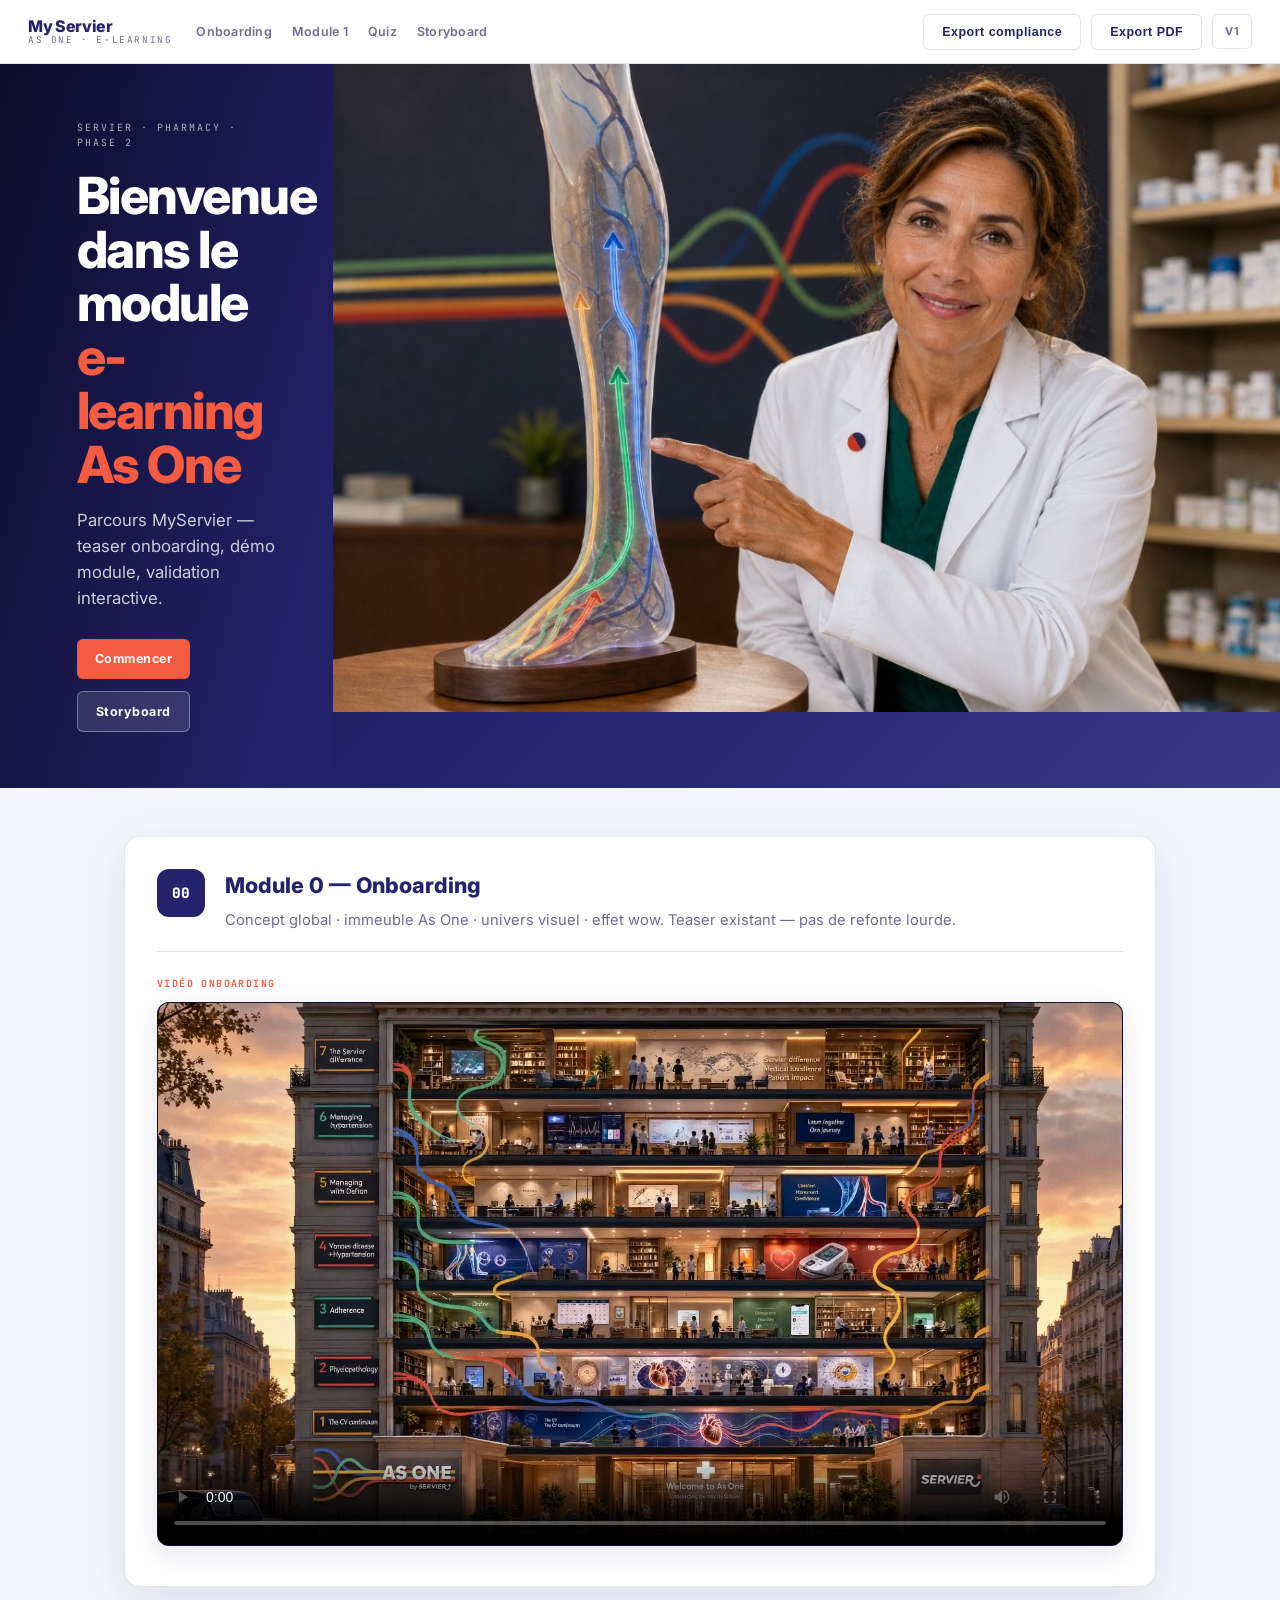
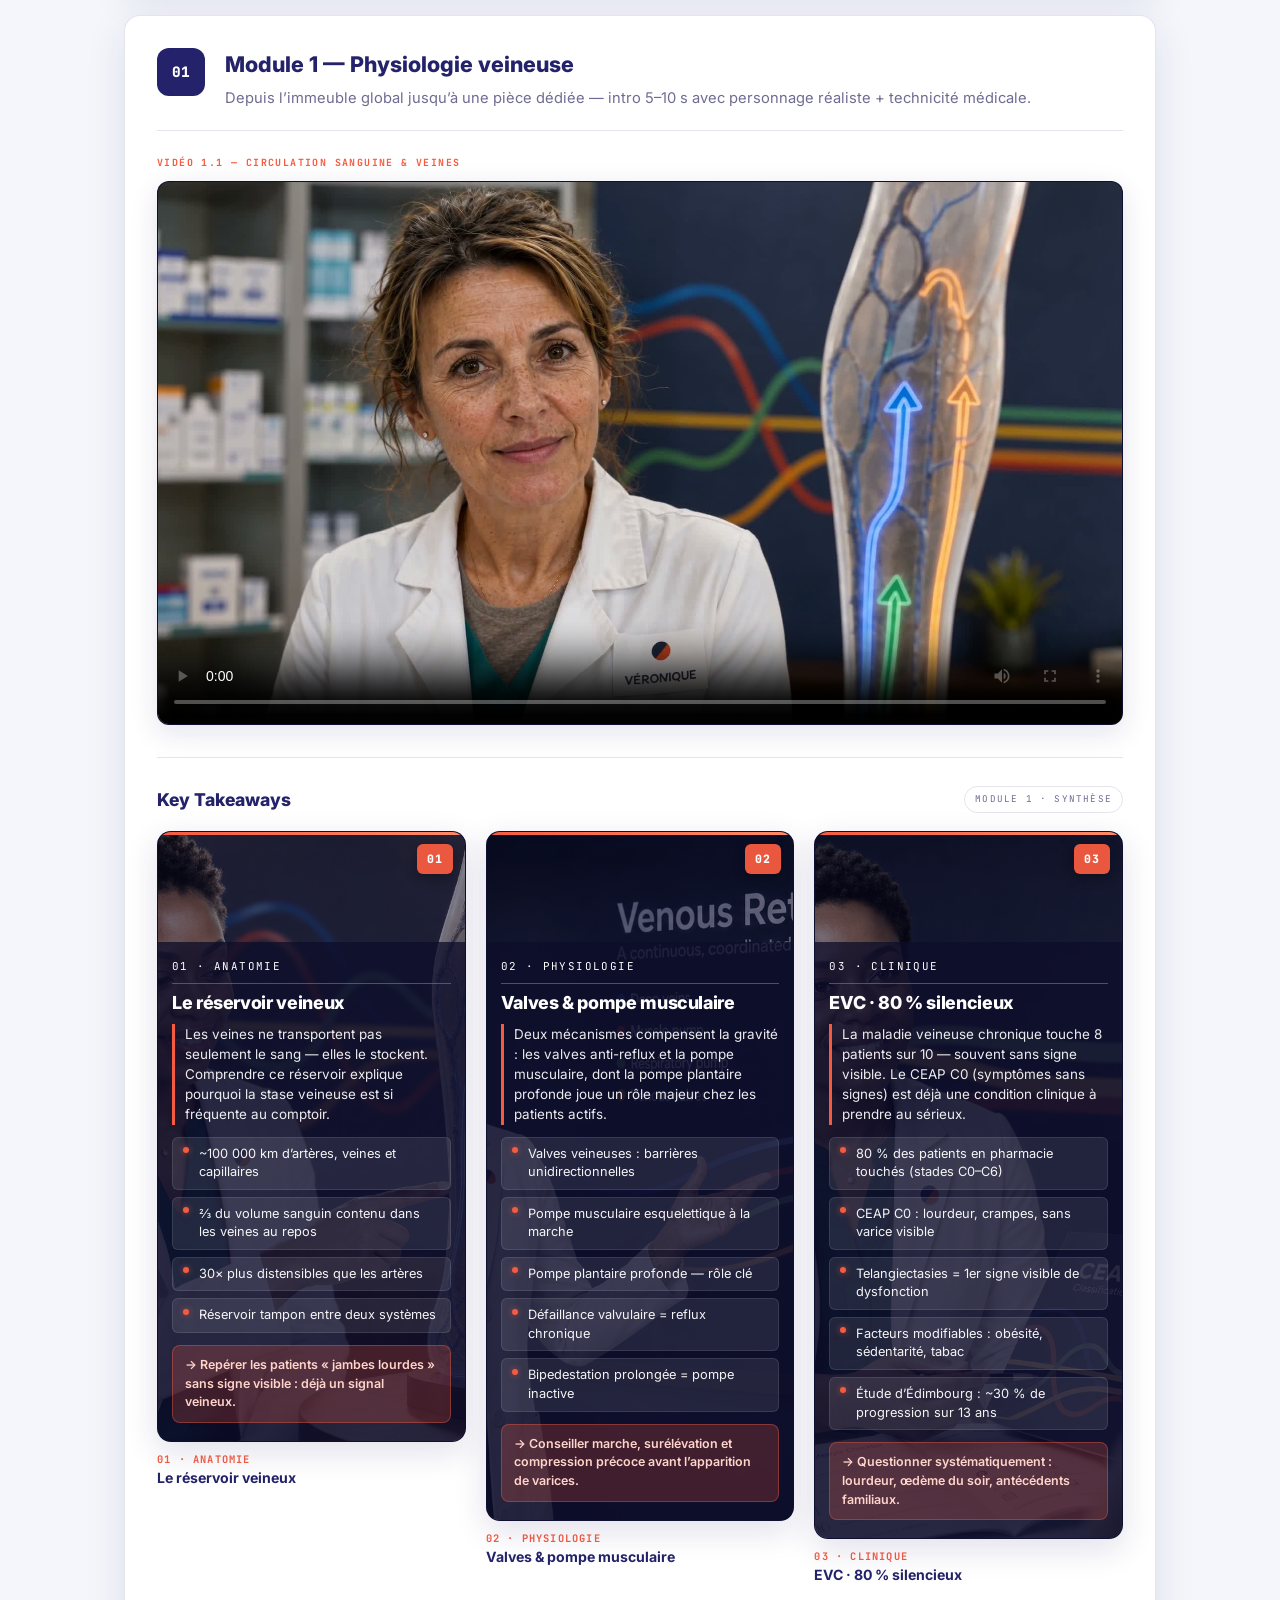
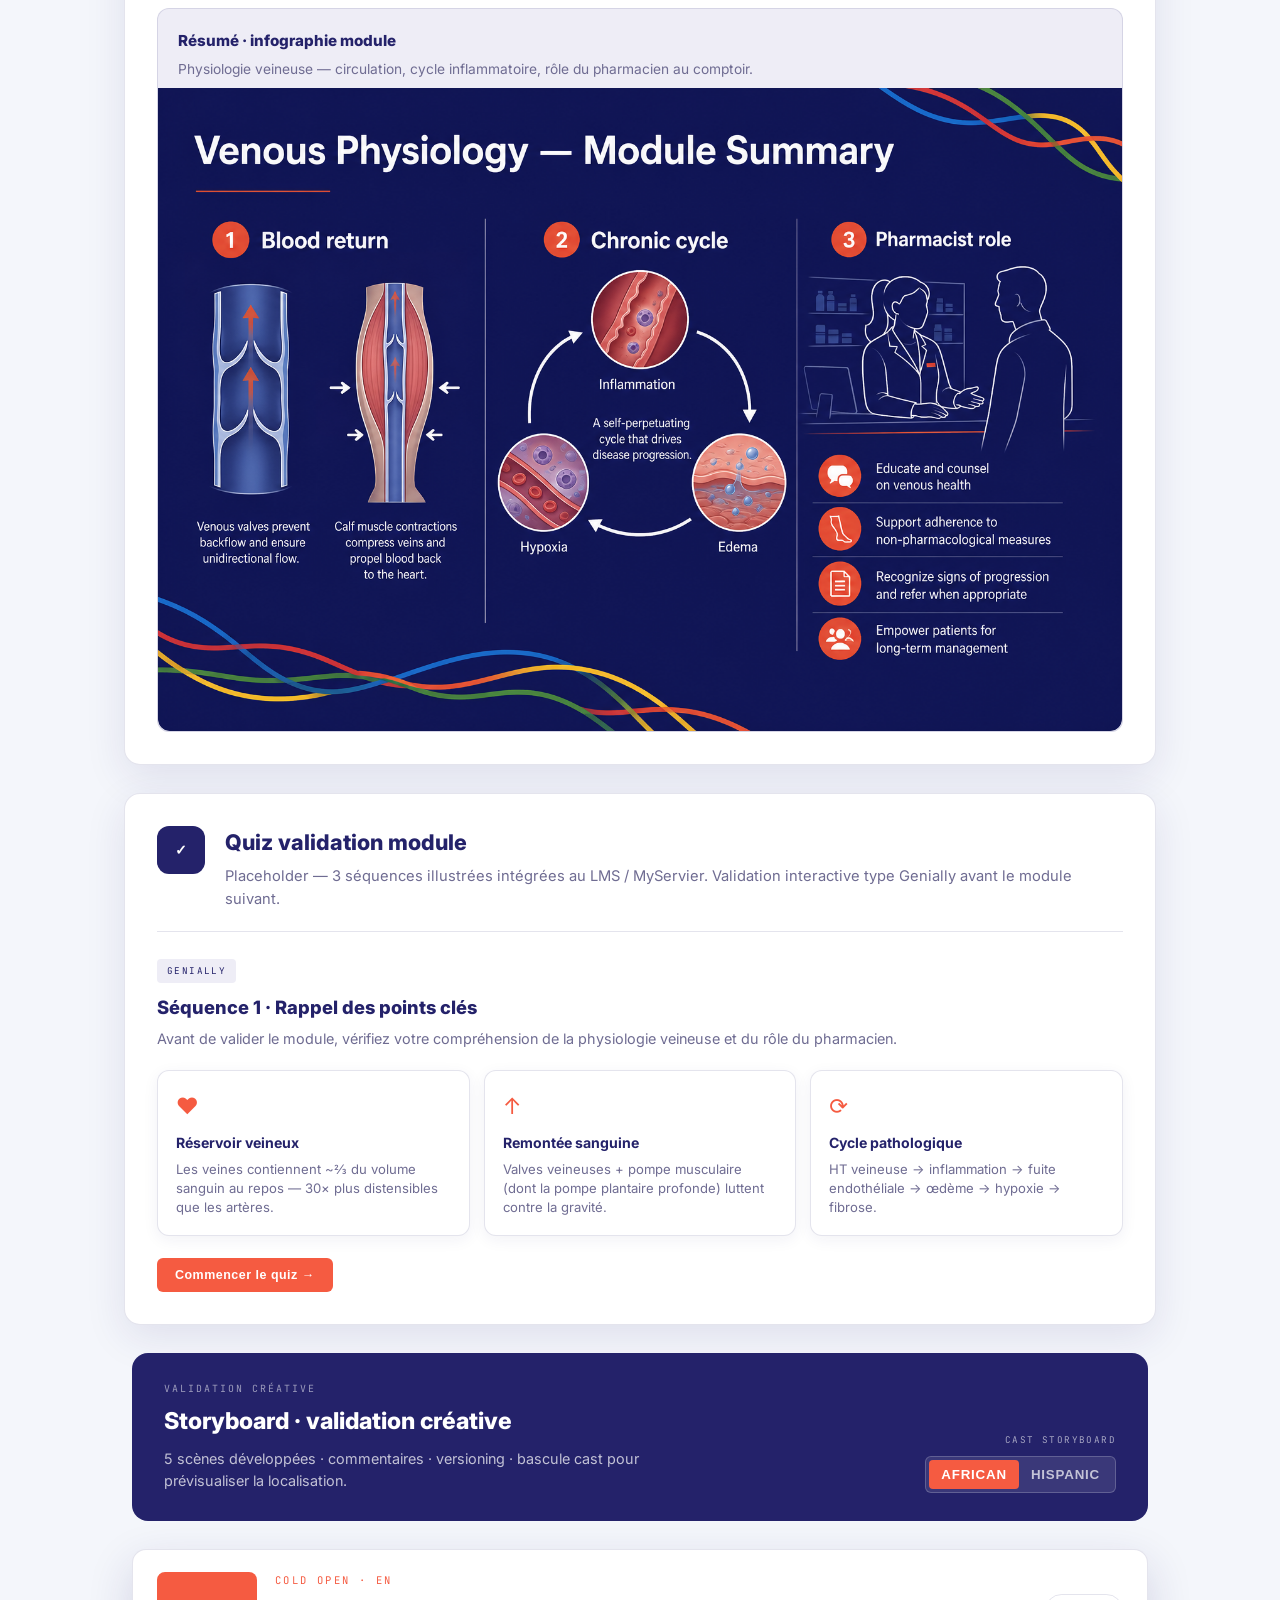
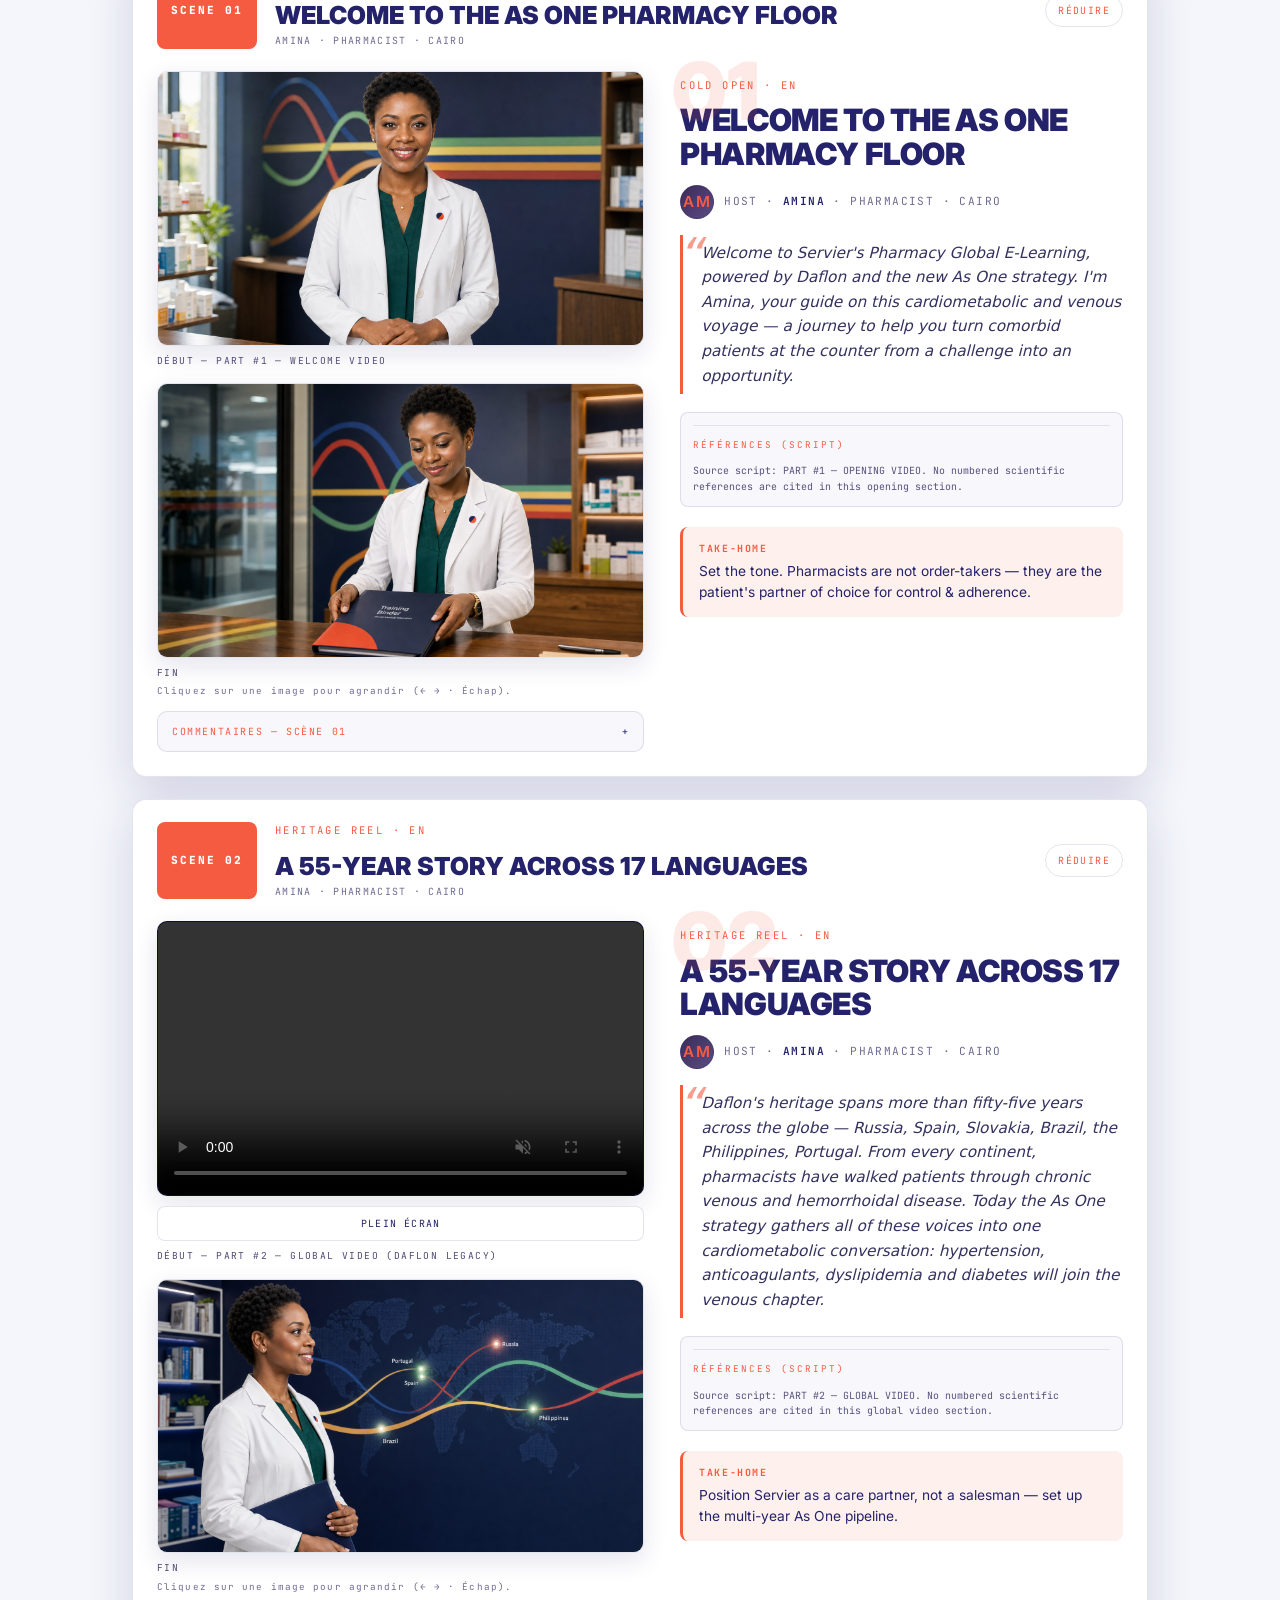
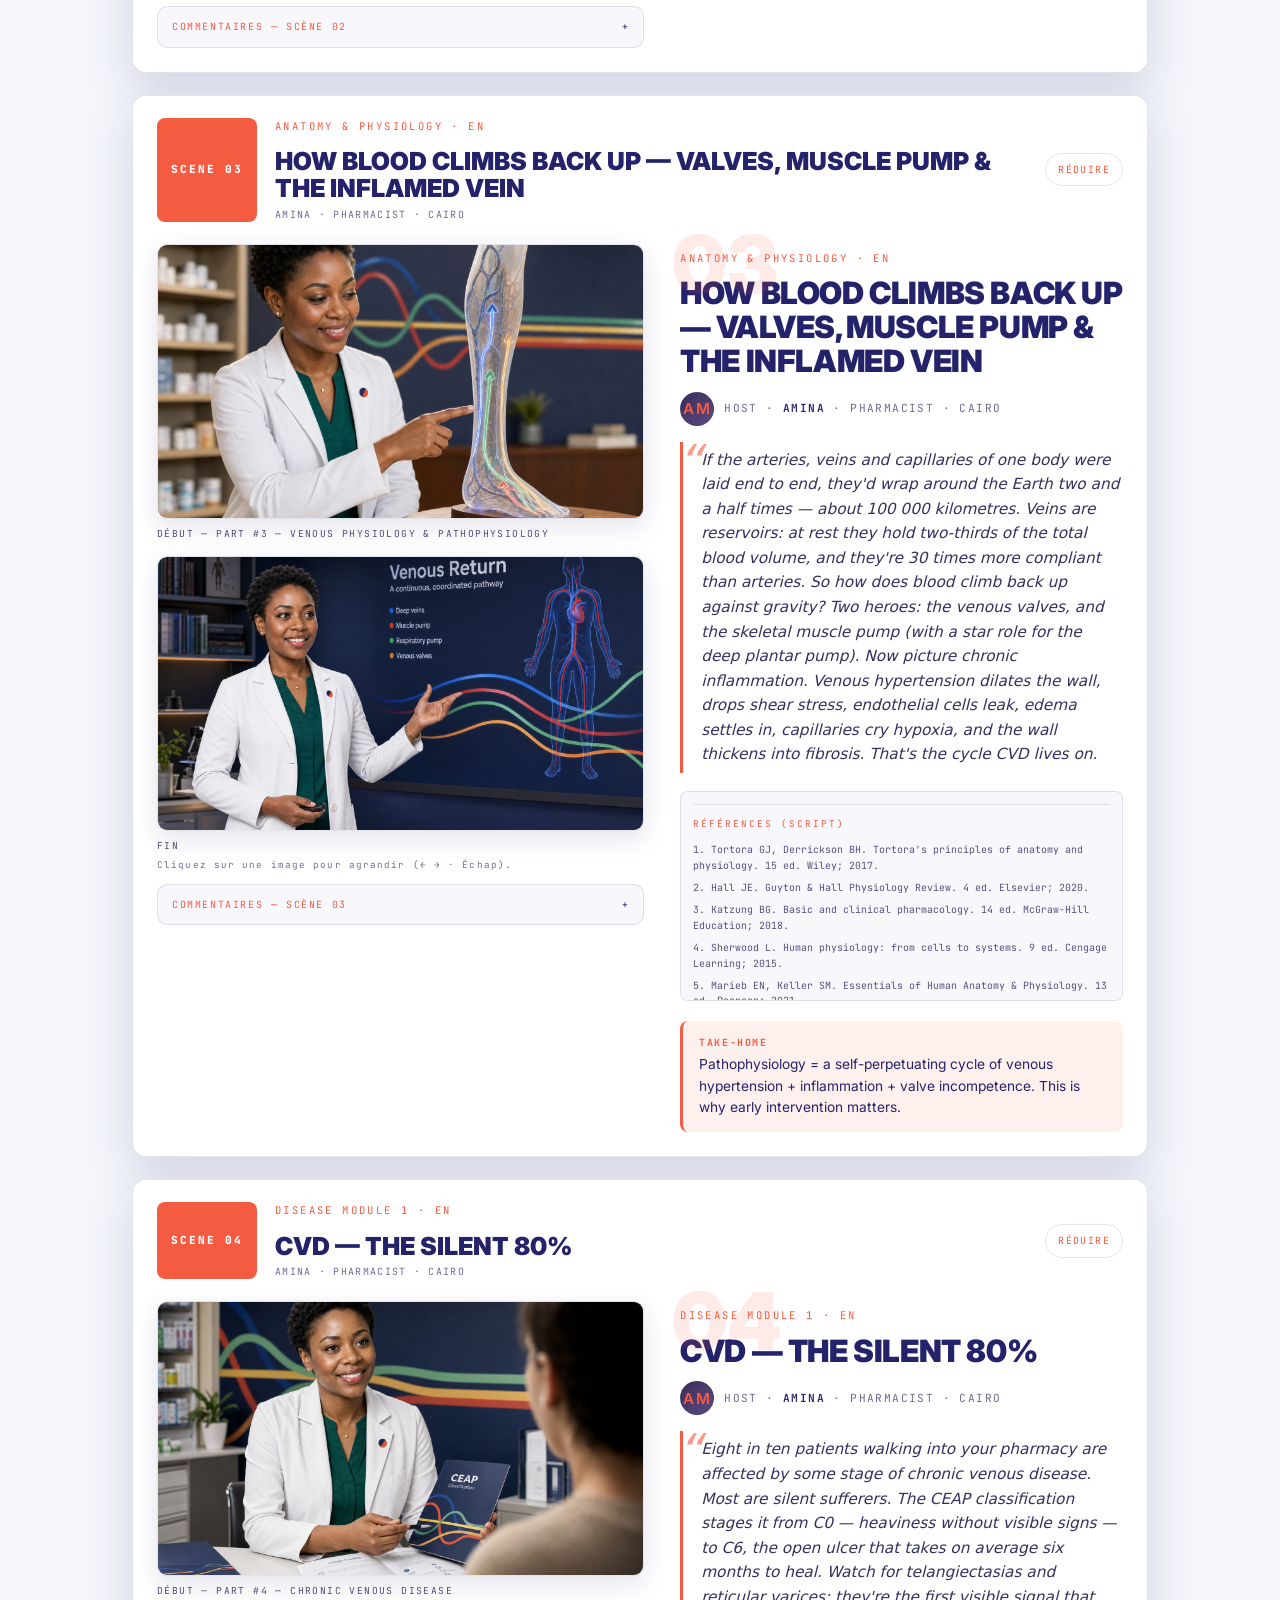
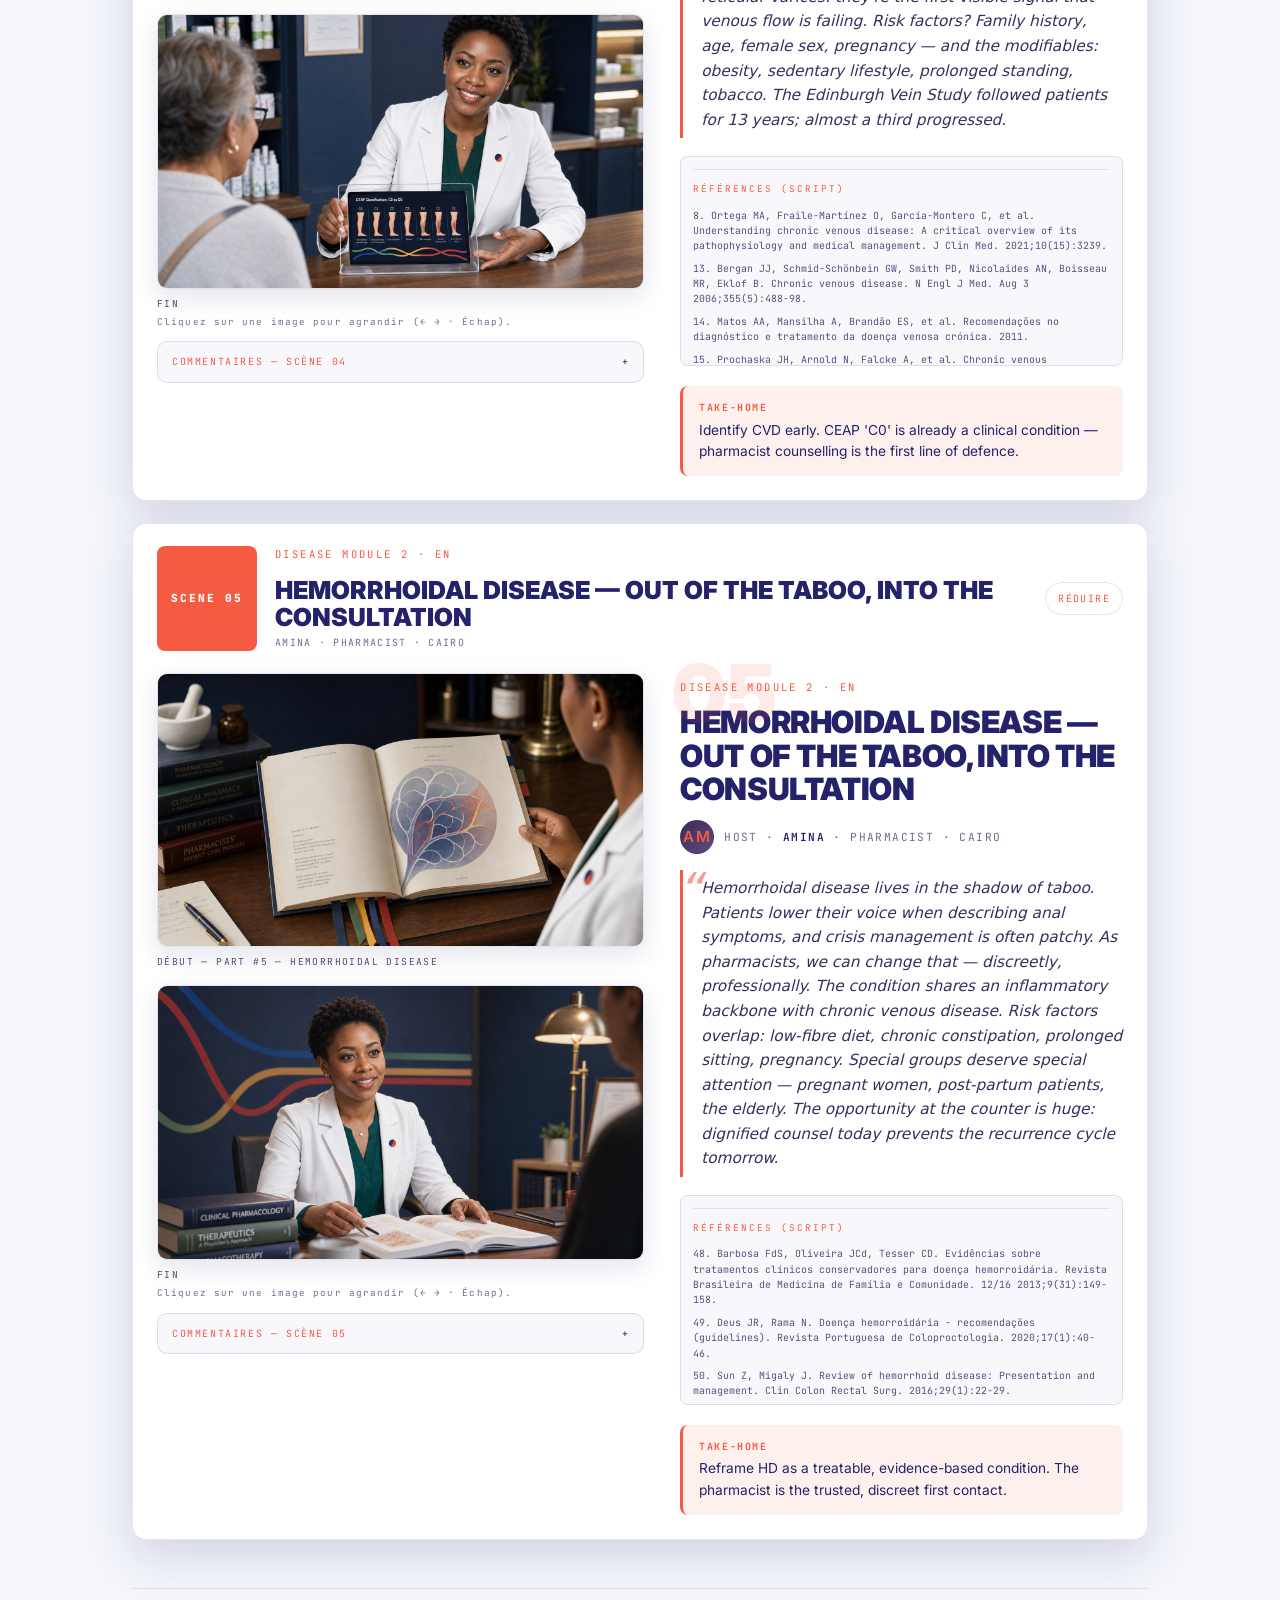
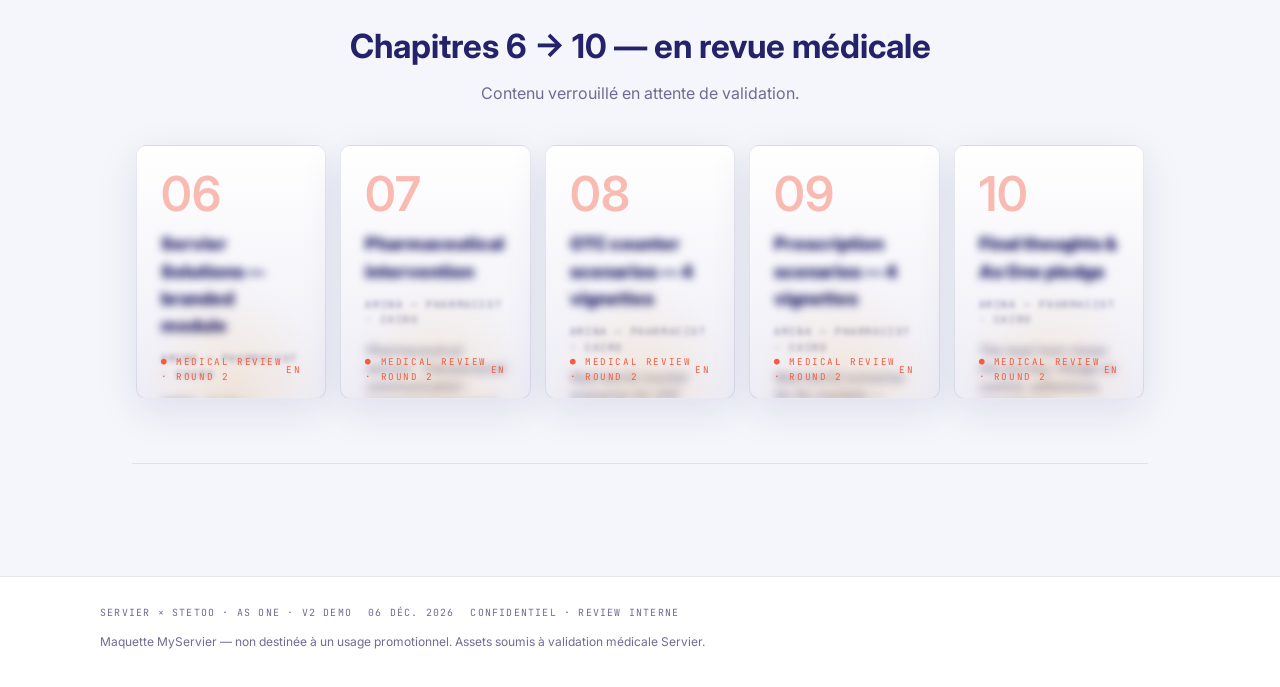
==== commit a75fcef2: "feat(v2): posters vidéo s1/s13, key takeaways 75% opacité sans scroll Co-authored-by: Cursor <cursor" ====
--- a/v2/index.html
+++ b/v2/index.html
@@ -61,7 +61,7 @@
     <div class="ms-video-card">
       <div class="ms-video-label" id="m0-video-title">Vidéo Onboarding</div>
       <div class="ms-video-shell">
-        <video class="ms-video" src="assets/videos/onboarding-teaser.mp4" controls playsinline preload="metadata"></video>
+        <video class="ms-video" src="assets/videos/onboarding-teaser.mp4" poster="assets/images/poster-module0.jpg" controls playsinline preload="metadata"></video>
       </div>
     </div>
   </section>
@@ -77,14 +77,14 @@
     <div class="ms-video-card">
       <div class="ms-video-label" id="m1-video-title">Vidéo 1.1 — Circulation sanguine & veines</div>
       <div class="ms-video-shell">
-        <video class="ms-video" src="assets/videos/module1-demo.mp4" controls playsinline preload="metadata"></video>
+        <video class="ms-video" src="assets/videos/module1-demo.mp4" poster="assets/images/poster-module1.jpg" controls playsinline preload="metadata"></video>
       </div>
     </div>
 
     <div class="ms-takeaways">
       <div class="ms-takeaways-head">
         <h3>Key Takeaways</h3>
-        <span class="ms-tag">9:16 · module 1</span>
+        <span class="ms-tag">Module 1 · synthèse</span>
       </div>
       <div class="ms-takeaway-grid" id="takeaway-grid"></div>
     </div>
--- a/v2/styles.css
+++ b/v2/styles.css
@@ -119,10 +119,10 @@
   overflow: hidden;
 }
 .ms-hero-inner {
-  max-width: 1280px;
-  margin: 0 auto;
+  max-width: none;
+  margin: 0;
   display: grid;
-  grid-template-columns: 1fr 1.05fr;
+  grid-template-columns: minmax(320px, 1fr) auto;
   min-height: min(72vh, 680px);
   align-items: stretch;
 }
@@ -130,8 +130,10 @@
   display: flex;
   flex-direction: column;
   justify-content: center;
-  padding: 56px 40px 56px 48px;
+  padding: 56px clamp(24px, 5vw, 56px) 56px clamp(24px, 6vw, 80px);
   z-index: 2;
+  max-width: 640px;
+  background: linear-gradient(105deg, var(--navy-deep) 0%, var(--navy) 88%, rgba(36, 34, 106, 0.4) 100%);
 }
 .ms-eyebrow {
   font-family: var(--mono);
@@ -157,26 +159,35 @@
 .ms-hero-actions { display: flex; gap: 12px; flex-wrap: wrap; }
 .ms-hero-visual {
   position: relative;
-  min-height: 320px;
+  height: min(72vh, 680px);
+  align-self: stretch;
+  flex-shrink: 0;
+  overflow: hidden;
+  background: var(--navy-deep);
+  line-height: 0;
 }
 .ms-hero-visual img {
-  width: 100%;
+  display: block;
   height: 100%;
-  object-fit: cover;
-  object-position: center right;
+  width: auto;
+  max-width: none;
 }
 .ms-hero-visual::before {
-  content: '';
-  position: absolute;
-  inset: 0;
-  background: linear-gradient(90deg, var(--navy) 0%, rgba(36,34,106,0.35) 35%, transparent 70%);
-  z-index: 1;
-  pointer-events: none;
+  display: none;
 }
 @media (max-width: 900px) {
-  .ms-hero-inner { grid-template-columns: 1fr; }
-  .ms-hero-visual { order: -1; max-height: 42vh; }
-  .ms-hero-copy { padding: 32px 24px 48px; }
+  .ms-hero-inner { grid-template-columns: 1fr; min-height: auto; }
+  .ms-hero-visual {
+    order: -1;
+    height: auto;
+    width: 100%;
+  }
+  .ms-hero-visual img {
+    width: 100%;
+    height: auto;
+    max-height: none;
+  }
+  .ms-hero-copy { padding: 32px 24px 48px; max-width: none; }
 }
 
 /* ── main modules ── */
@@ -250,23 +261,160 @@
 .ms-takeaway-grid {
   display: grid;
   grid-template-columns: repeat(3, 1fr);
-  gap: 16px;
-}
-.ms-takeaway-card { margin: 0; }
+  gap: 20px;
+  align-items: stretch;
+}
+.ms-takeaway-card { margin: 0; display: flex; flex-direction: column; }
 .ms-takeaway-frame {
-  aspect-ratio: 9/16;
-  border-radius: 10px;
+  position: relative;
+  border-radius: 14px;
   overflow: hidden;
   border: 1px solid var(--line);
-  background: var(--navy-soft);
-}
-.ms-takeaway-frame img { width: 100%; height: 100%; object-fit: cover; }
-.ms-takeaway-card figcaption {
-  margin-top: 8px;
+  background: var(--navy-deep);
+  box-shadow: 0 10px 32px rgba(36, 34, 106, 0.14);
+  display: flex;
+  flex-direction: column;
+}
+.ms-takeaway-frame::after {
+  content: '';
+  position: absolute;
+  top: 0; left: 0; right: 0;
+  height: 3px;
+  background: linear-gradient(90deg, var(--orange), #ff8a65);
+  z-index: 4;
+}
+.ms-takeaway-bg {
+  position: absolute;
+  inset: 0;
+  width: 100%;
+  height: 100%;
+  object-fit: cover;
+  object-position: center top;
+  opacity: 0.55;
+  filter: saturate(0.8) brightness(0.9);
+  z-index: 0;
+}
+.ms-takeaway-body {
+  position: relative;
+  z-index: 2;
+  display: flex;
+  flex-direction: column;
+  padding: 110px 0 0;
+  min-height: 100%;
+}
+.ms-takeaway-overlay {
+  position: relative;
+  display: flex;
+  flex-direction: column;
+  gap: 0;
+  padding: 16px 14px 18px;
+  background: rgba(13, 12, 42, 0.75);
+  color: #fff;
+  overflow: visible;
+}
+.ms-tk-index {
+  position: absolute;
+  top: 12px;
+  right: 12px;
+  z-index: 5;
+  font-family: var(--mono);
+  font-size: 0.72rem;
+  font-weight: 800;
+  letter-spacing: 1px;
+  color: #fff;
+  background: rgba(245, 91, 65, 0.95);
+  padding: 6px 10px;
+  border-radius: 6px;
+  box-shadow: 0 4px 12px rgba(0, 0, 0, 0.3);
+}
+.ms-tk-kicker {
+  display: block;
+  flex-shrink: 0;
+  font-family: var(--mono);
+  font-size: 0.68rem;
+  letter-spacing: 1.4px;
+  text-transform: uppercase;
+  color: #fff;
+  margin-bottom: 8px;
+  padding-bottom: 8px;
+  border-bottom: 1px solid rgba(245, 91, 65, 0.55);
+  width: 100%;
+}
+.ms-tk-title {
+  display: block;
+  flex-shrink: 0;
+  font-size: 1.12rem;
+  font-weight: 800;
+  line-height: 1.22;
+  margin-bottom: 10px;
+  color: #fff;
+  letter-spacing: -0.02em;
+}
+.ms-tk-summary {
+  font-size: 0.84rem;
+  line-height: 1.5;
+  color: rgba(255, 255, 255, 0.92);
+  margin-bottom: 12px;
+  padding-left: 10px;
+  border-left: 3px solid var(--orange);
+}
+.ms-tk-list {
+  list-style: none;
+  padding: 0;
+  margin: 0 0 12px;
+  display: flex;
+  flex-direction: column;
+  gap: 7px;
+}
+.ms-tk-list li {
+  font-size: 0.8rem;
+  line-height: 1.45;
+  color: rgba(255, 255, 255, 0.95);
+  padding: 7px 10px 7px 26px;
+  position: relative;
+  background: rgba(255, 255, 255, 0.09);
+  border-radius: 6px;
+  border: 1px solid rgba(255, 255, 255, 0.1);
+}
+.ms-tk-list li::before {
+  content: '';
+  position: absolute;
+  left: 10px;
+  top: 0.72em;
+  width: 6px;
+  height: 6px;
+  border-radius: 50%;
+  background: var(--orange);
+  box-shadow: 0 0 6px rgba(245, 91, 65, 0.6);
+}
+.ms-tk-action {
   font-size: 0.78rem;
   font-weight: 600;
+  line-height: 1.5;
+  color: #ffd4ca;
+  padding: 10px 12px;
+  background: rgba(245, 91, 65, 0.22);
+  border-radius: 8px;
+  border: 1px solid rgba(245, 91, 65, 0.4);
+  margin-top: auto;
+}
+.ms-takeaway-card figcaption {
+  margin-top: 10px;
+  font-size: 0.88rem;
+  font-weight: 700;
   color: var(--navy);
-  text-align: center;
+  text-align: left;
+  line-height: 1.35;
+}
+.ms-takeaway-card figcaption span {
+  display: block;
+  font-family: var(--mono);
+  font-size: 0.65rem;
+  letter-spacing: 1.2px;
+  text-transform: uppercase;
+  color: var(--orange);
+  font-weight: 700;
+  margin-bottom: 2px;
 }
 .ms-upsell {
   margin-top: 18px;
@@ -303,7 +451,8 @@
 }
 
 @media (max-width: 720px) {
-  .ms-takeaway-grid { grid-template-columns: 1fr; max-width: 280px; margin: 0 auto; }
+  .ms-takeaway-grid { grid-template-columns: 1fr; max-width: 360px; margin: 0 auto; }
+  .ms-takeaway-body { padding-top: 90px; }
   .ms-module { padding: 22px 18px; }
 }
 
@@ -429,22 +578,6 @@
 .blurred-rail-inline { margin-top: 48px !important; padding-top: 32px !important; }
 .blurred-rail-inline .rail-overlay h3 { color: var(--navy) !important; }
 .blurred-rail-inline .rail-overlay p { color: var(--muted) !important; }
-
-/* takeaway overlay */
-.ms-takeaway-frame { position: relative; }
-.ms-takeaway-overlay {
-  position: absolute;
-  inset: auto 0 0 0;
-  padding: 14px 12px;
-  background: linear-gradient(transparent, rgba(13,12,42,0.92));
-  color: #fff;
-  font-size: 0.72rem;
-  line-height: 1.35;
-}
-.ms-takeaway-overlay strong { display: block; font-size: 0.78rem; margin-bottom: 6px; color: #fff; }
-.ms-takeaway-overlay ul { list-style: none; padding: 0; margin: 0; }
-.ms-takeaway-overlay li { padding: 2px 0; padding-left: 10px; position: relative; }
-.ms-takeaway-overlay li::before { content: '·'; position: absolute; left: 0; color: var(--orange); }
 
 /* infographie */
 .ms-resume-visual { display: block !important; padding: 0; overflow: hidden; border-style: solid; }
